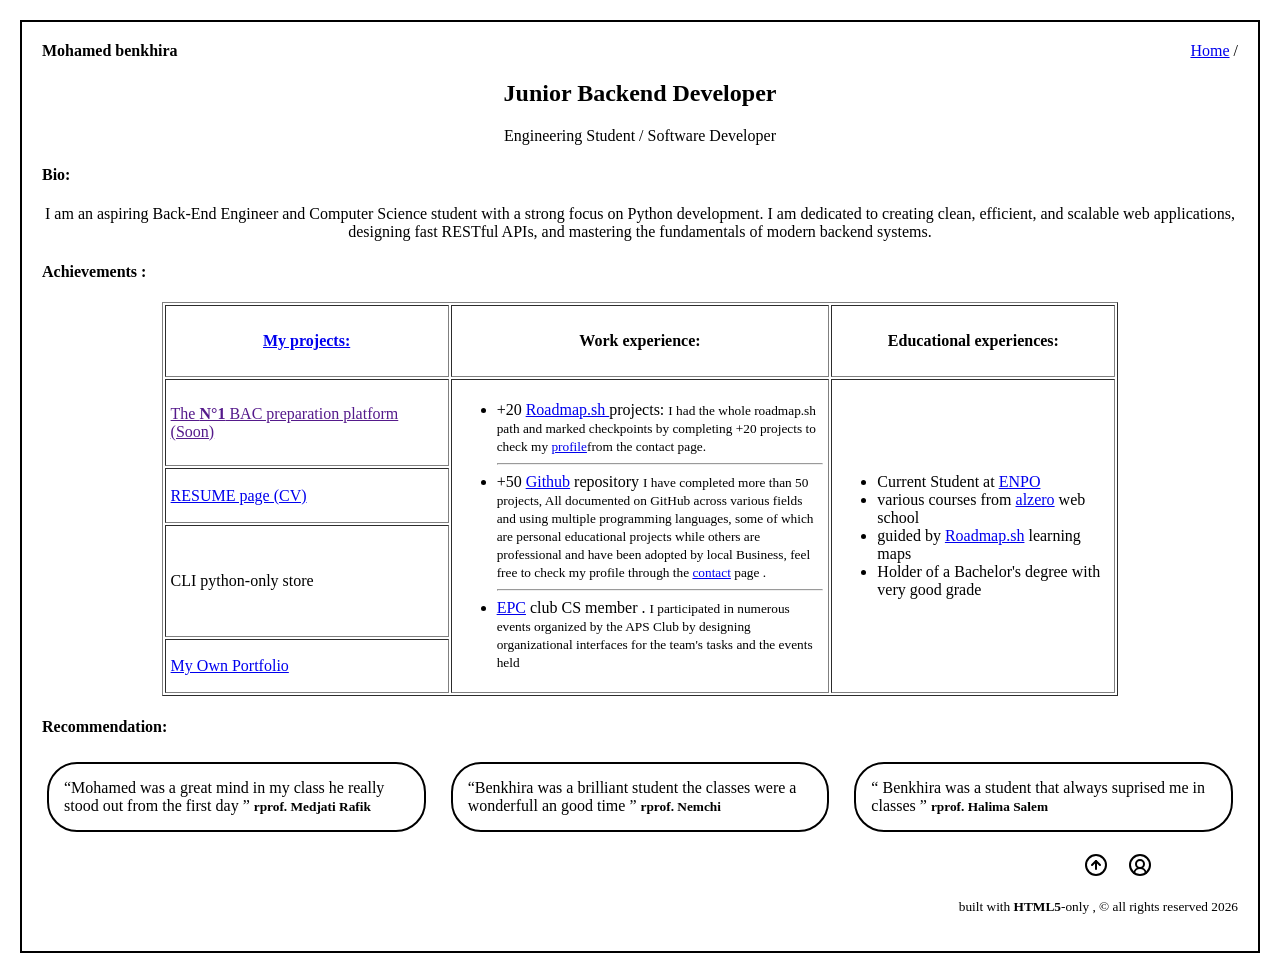
==== index.html @ 358e68ec "Initial commit: HTML5 portfolio completed" ====
<!DOCTYPE html>
<html lang="en">

<head>
    <style>
        body {
            border: 2px solid #000;
            padding: 20px;
            margin: 20px;
        }
    </style>
    <meta charset="UTF-8">
    <meta name="viewport" content="width=device-width, initial-scale=1.0">
    <meta name="description" content="Junior Back-End & Python Developer Portfolio">
    <meta property="og:title" content="BENKHIRA MOHAMED - Portfolio">
    <meta property="og:description" content="Python Back-End Engineer Portfolio">
    <meta property="og:image" content="res/portfolio.jpg">
    <link rel="icon" href="res/ico.svg" type="image/svg+xml">
    <title>MOHAMED-PORTFOLIO </title>
</head>

<body id="top">
    <header style="display: flex; justify-content: space-between; align-items: center;">
        <div><b>Mohamed benkhira</b></div>
        <nav> <a href="#">Home</a> / </nav>
    </header>
    <main>
        <section style="text-align: center;">
            <h1>Junior Backend Developer</h1>
            <p>Engineering Student / Software Developer</p>
        </section>
        <section>
            <h4>Bio:</h4>
            <p style="text-align: center;">I am an aspiring Back-End Engineer and Computer Science student with a strong
                focus on Python development. I am
                dedicated to creating clean, efficient, and scalable web applications, designing fast RESTful APIs, and
                mastering the
                fundamentals of modern backend systems.</p>
        </section>
        <section>
            <h4>Achievements :</h4>
            <table style="margin: auto;" width="80%" cellpadding="5px" border="1px">
                <tr>
                    <th width="30%">
                        <h4><a href="projects.html" title="click for more projects and explanations">My projects:</a>
                        </h4>
                    </th>
                    <th width="40%">
                        <h4>Work experience:</h4>
                    </th>
                    <th width="30%">
                        <h4>Educational experiences:</h4>
                    </th>
                </tr>
                <tr>
                    <td><a href=""> The <strong>N°1</strong> BAC preparation platform (Soon)</a></td>

                    <td rowspan="4">
                        <ul>
                            <li>
                                +20 <a target="_blank" href="https://roadmap.sh/backend">Roadmap.sh </a>projects:
                                <small> I had the whole roadmap.sh path and marked checkpoints by <wbr> completing +20 projects to
                                    <wbr> check my <a href="contact.html">profile</a>from the contact page.</small>
                                <!-- ReDo the link  -->
                            </li>
                            <hr>
                            <li>
                                +50 <a target="_blank" href="https://github.com/">Github</a> repository
                                <small>I have completed more than 50 projects,<wbr> All documented on GitHub <wbr> across various fields and using multiple programming languages,
                                    <wbr> some of which are personal educational projects<wbr> while others are professional and have been adopted by local Business, feel free to check my profile through the
                                    <a href="contact.html">contact</a> page .</small>
                            </li>
                            <hr>
                            <li>
                                <a target="_blank" href="https://www.instagram.com/engineering_pioneers_club/">EPC</a>
                                club CS member .
                                <small>I participated in numerous events organized by the APS Club by designing
                                    organizational interfaces for the team's tasks
                                    and the events held</small>
                            </li>
                        </ul>
                    </td>
                    <td rowspan="4">
                        <ul>
                            <li>Current Student at <a target="_blank" href="https://www.enp-oran.dz/en/">ENPO</a></li>
                            <li>various courses from <a target="_blank"
                                    href="https://www.youtube.com/@ElzeroWebSchool">alzero</a> web school</li>
                            <li>guided by <a target="_blank" href="https://roadmap.sh/">Roadmap.sh</a> learning maps
                            </li>
                            <li>Holder of a Bachelor's degree with very good grade</li>
                        </ul>
                    </td>
                </tr>
                <tr>
                    <td><a target="_blank" href="https://benm07amed48-netizen.github.io/CV-page/">RESUME page (CV)</a>
                    </td>
                </tr>
                <tr>
                    <td>
                        <p>CLI python-only store</p>
                    </td>
                </tr>
                <tr>
                    <td><a target="_blank" href="https://benm07amed48-netizen.github.io/Portfolio-page/"> My Own
                            Portfolio</a></td>
                </tr>
                <!-- THE FIRST PROJECT NEEDS TO BE EDITED LATER ON  -->
            </table>
        </section>
        <section>
            <h4>Recommendation:</h4>
            <div style="display: flex; gap: 15px; justify-content: center;">
                <div style="flex: 1; border: 2px solid #000; padding: 15px; margin: 5px; border-radius: 30px;">
                    <q>Mohamed was a great mind in my class he really stood out from the first day </q>
                    <small><b>rprof. Medjati Rafik</b></small>
                </div>
                <div style="flex: 1; border: 2px solid #000; padding: 15px; margin: 5px; border-radius: 30px;">
                    <q>Benkhira was a brilliant student the classes were a wonderfull an good time </q>
                    <small><b>rprof. Nemchi</b></small>
                </div>
                <div style="flex: 1; border: 2px solid #000; padding: 15px; margin: 5px; border-radius: 30px;">
                    <q> Benkhira was a student that always suprised me in classes </q>
                    <small><b>rprof. Halima Salem</b></small>
                </div>
            </div>
        </section>
    </main>
    <footer style="display: flex; justify-content:flex-end;">
        <div style="text-align: center;">
            <div>
                <ul style="list-style: none; display: flex ;gap: 20px; justify-content: center;">
                    <li><a href="#top"><img src="res/circle-arrow-up.svg"></a></li>
                    <li><a href="contact.html"><img src="res/circle-user-round.svg"></a></li>
                </ul>
            </div>
            <p><small> built with <b>HTML5</b>-only , &copy; all rights reserved 2026 </small></p>
        </div>
    </footer>
</body>

</html>
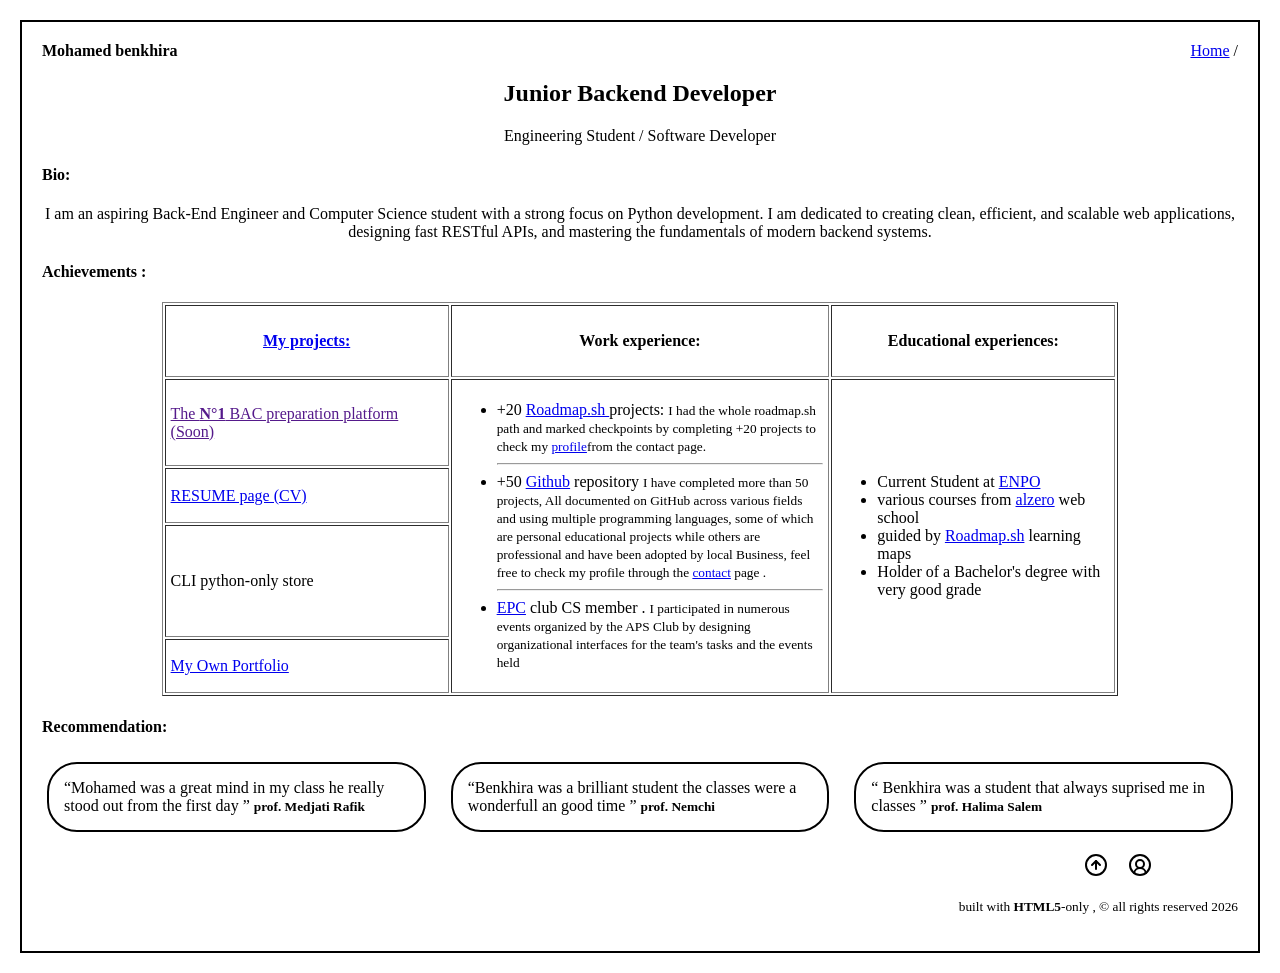
==== commit 50d6dbb9: "spelling mistake" ====
--- a/index.html
+++ b/index.html
@@ -112,15 +112,15 @@
             <div style="display: flex; gap: 15px; justify-content: center;">
                 <div style="flex: 1; border: 2px solid #000; padding: 15px; margin: 5px; border-radius: 30px;">
                     <q>Mohamed was a great mind in my class he really stood out from the first day </q>
-                    <small><b>rprof. Medjati Rafik</b></small>
+                    <small><b>prof. Medjati Rafik</b></small>
                 </div>
                 <div style="flex: 1; border: 2px solid #000; padding: 15px; margin: 5px; border-radius: 30px;">
                     <q>Benkhira was a brilliant student the classes were a wonderfull an good time </q>
-                    <small><b>rprof. Nemchi</b></small>
+                    <small><b>prof. Nemchi</b></small>
                 </div>
                 <div style="flex: 1; border: 2px solid #000; padding: 15px; margin: 5px; border-radius: 30px;">
                     <q> Benkhira was a student that always suprised me in classes </q>
-                    <small><b>rprof. Halima Salem</b></small>
+                    <small><b>prof. Halima Salem</b></small>
                 </div>
             </div>
         </section>
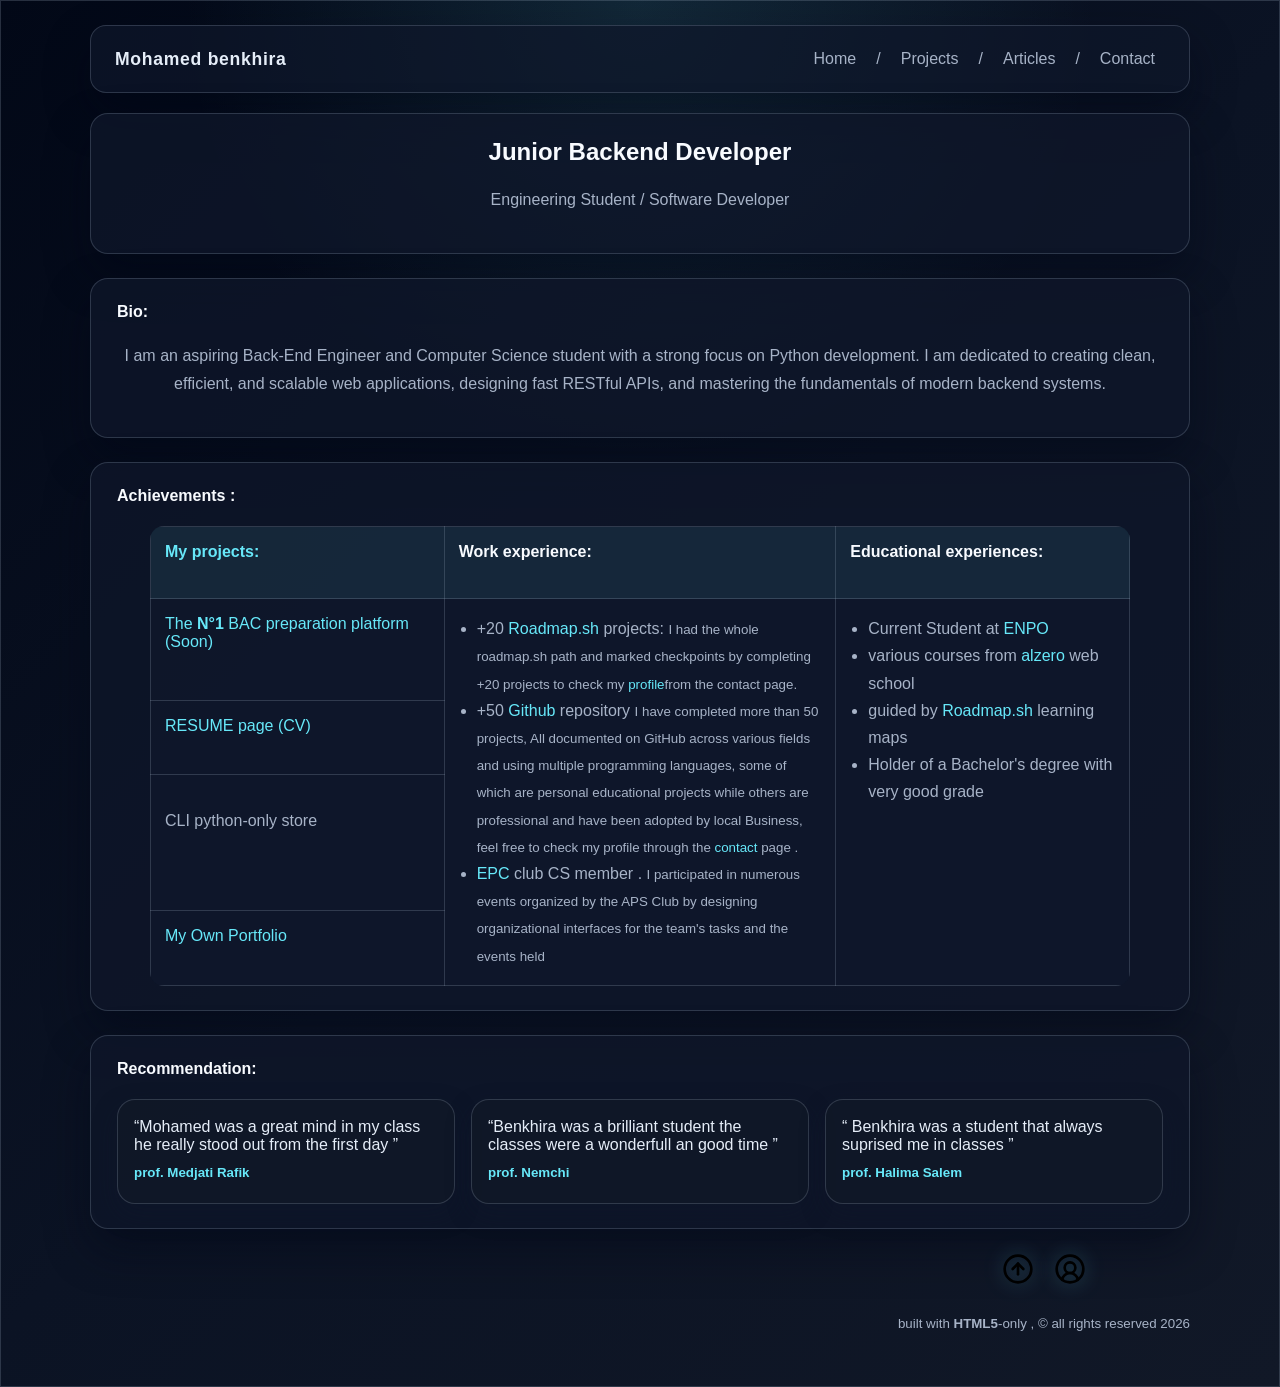
==== commit 08575b38: "CSS improvement" ====
--- a/index.html
+++ b/index.html
@@ -3,10 +3,209 @@
 
 <head>
     <style>
+        :root {
+            --bg: #07111d;
+            --bg-soft: #0d1729;
+            --panel: rgba(15, 23, 42, 0.9);
+            --panel-alt: rgba(17, 24, 39, 0.94);
+            --line: rgba(148, 163, 184, 0.25);
+            --text: #e5edf8;
+            --muted: #a7b3c7;
+            --accent: #67e8f9;
+            --accent-2: #8b5cf6;
+            --accent-3: #34d399;
+            --shadow: 0 20px 45px rgba(2, 6, 23, 0.45);
+        }
+
+        * {
+            box-sizing: border-box;
+        }
+
+        html {
+            scroll-behavior: smooth;
+        }
+
         body {
-            border: 2px solid #000;
-            padding: 20px;
-            margin: 20px;
+            margin: 0;
+            padding: 24px;
+            font-family: "Segoe UI", Tahoma, Geneva, Verdana, sans-serif;
+            background: radial-gradient(circle at top, rgba(103, 232, 249, 0.12), transparent 30%),
+                linear-gradient(135deg, #020817 0%, #0b1324 50%, #111827 100%);
+            color: var(--text);
+            border: 1px solid var(--line);
+            min-height: 100vh;
+        }
+
+        a {
+            color: var(--accent);
+            text-decoration: none;
+            transition: color 0.2s ease;
+        }
+
+        a:hover {
+            color: #dff9ff;
+        }
+
+        header,
+        main,
+        footer {
+            max-width: 1100px;
+            margin: 0 auto;
+        }
+
+        header {
+            display: flex;
+            justify-content: space-between;
+            align-items: center;
+            padding: 18px 24px;
+            margin-bottom: 20px;
+            border: 1px solid var(--line);
+            border-radius: 16px;
+            background: rgba(15, 23, 42, 0.72);
+            box-shadow: var(--shadow);
+        }
+
+        header div {
+            font-size: 1.1rem;
+            letter-spacing: 0.04em;
+            font-weight: 700;
+        }
+
+        nav {
+            display: flex;
+            align-items: center;
+            flex-wrap: wrap;
+            gap: 10px;
+            color: var(--muted);
+        }
+
+        nav a {
+            padding: 6px 10px;
+            border-radius: 999px;
+            color: var(--muted);
+        }
+
+        nav a:hover,
+        nav a:focus {
+            background: rgba(103, 232, 249, 0.08);
+            color: var(--text);
+        }
+
+        main {
+            display: grid;
+            gap: 24px;
+        }
+
+        section {
+            background: rgba(15, 23, 42, 0.78);
+            border: 1px solid var(--line);
+            border-radius: 18px;
+            padding: 24px 26px;
+            box-shadow: var(--shadow);
+            text-align: left;
+        }
+
+        h1,
+        h2,
+        h3,
+        h4 {
+            color: #f8fbff;
+            margin-top: 0;
+        }
+
+        p,
+        li,
+        small {
+            color: var(--muted);
+            line-height: 1.7;
+        }
+
+        .centered {
+            text-align: center;
+        }
+
+        .achievement-table {
+            width: 100%;
+            max-width: 980px;
+            border-collapse: collapse;
+            background: rgba(15, 23, 42, 0.7);
+            border-radius: 14px;
+            overflow: hidden;
+            margin: 0 auto;
+            table-layout: fixed;
+        }
+
+        .achievement-table th,
+        .achievement-table td {
+            border: 1px solid var(--line);
+            padding: 16px 14px;
+            vertical-align: top;
+            text-align: left;
+            background: rgba(15, 23, 42, 0.45);
+        }
+
+        .achievement-table th {
+            background: rgba(103, 232, 249, 0.08);
+            color: var(--text);
+        }
+
+        .achievement-table td ul {
+            margin: 0;
+            padding-left: 18px;
+        }
+
+        .recommendation-row {
+            display: flex;
+            gap: 16px;
+            justify-content: center;
+            flex-wrap: wrap;
+            text-align: left;
+        }
+
+        .recommendation-row>div {
+            flex: 1 1 220px;
+            border: 1px solid var(--line);
+            border-radius: 18px;
+            background: rgba(17, 24, 39, 0.8);
+            padding: 18px 16px;
+            box-shadow: 0 10px 25px rgba(15, 23, 42, 0.35);
+        }
+
+        .recommendation-row q {
+            display: block;
+            color: var(--text);
+            margin-bottom: 8px;
+        }
+
+        .recommendation-row small {
+            color: var(--accent);
+        }
+
+        ul {
+            padding-left: 22px;
+        }
+
+        footer {
+            padding: 24px 0 10px;
+        }
+
+        footer>div {
+            text-align: center;
+        }
+
+        footer ul {
+            list-style: none;
+            display: flex;
+            gap: 20px;
+            justify-content: center;
+            padding: 0;
+            margin: 0 0 12px;
+        }
+
+        footer img {
+            width: 32px;
+            height: 32px;
+            filter: drop-shadow(0 0 10px rgba(103, 232, 249, 0.3));
         }
     </style>
     <meta charset="UTF-8">
@@ -20,18 +219,23 @@
 </head>
 
 <body id="top">
-    <header style="display: flex; justify-content: space-between; align-items: center;">
+    <header>
         <div><b>Mohamed benkhira</b></div>
-        <nav> <a href="#">Home</a> / </nav>
+        <nav>
+            <a href="#top">Home</a> /
+            <a href="projects.html#top">Projects</a> /
+            <a href="articl.html#top">Articles</a> /
+            <a href="contact.html#top">Contact</a>
+        </nav>
     </header>
     <main>
-        <section style="text-align: center;">
+        <section class="centered">
             <h1>Junior Backend Developer</h1>
             <p>Engineering Student / Software Developer</p>
         </section>
         <section>
             <h4>Bio:</h4>
-            <p style="text-align: center;">I am an aspiring Back-End Engineer and Computer Science student with a strong
+            <p class="centered">I am an aspiring Back-End Engineer and Computer Science student with a strong
                 focus on Python development. I am
                 dedicated to creating clean, efficient, and scalable web applications, designing fast RESTful APIs, and
                 mastering the
@@ -39,7 +243,7 @@
         </section>
         <section>
             <h4>Achievements :</h4>
-            <table style="margin: auto;" width="80%" cellpadding="5px" border="1px">
+            <table class="achievement-table">
                 <tr>
                     <th width="30%">
                         <h4><a href="projects.html" title="click for more projects and explanations">My projects:</a>
@@ -63,14 +267,14 @@
                                     <wbr> check my <a href="contact.html">profile</a>from the contact page.</small>
                                 <!-- ReDo the link  -->
                             </li>
-                            <hr>
+
                             <li>
                                 +50 <a target="_blank" href="https://github.com/">Github</a> repository
                                 <small>I have completed more than 50 projects,<wbr> All documented on GitHub <wbr> across various fields and using multiple programming languages,
                                     <wbr> some of which are personal educational projects<wbr> while others are professional and have been adopted by local Business, feel free to check my profile through the
                                     <a href="contact.html">contact</a> page .</small>
                             </li>
-                            <hr>
+
                             <li>
                                 <a target="_blank" href="https://www.instagram.com/engineering_pioneers_club/">EPC</a>
                                 club CS member .
@@ -109,16 +313,16 @@
         </section>
         <section>
             <h4>Recommendation:</h4>
-            <div style="display: flex; gap: 15px; justify-content: center;">
-                <div style="flex: 1; border: 2px solid #000; padding: 15px; margin: 5px; border-radius: 30px;">
+            <div class="recommendation-row">
+                <div>
                     <q>Mohamed was a great mind in my class he really stood out from the first day </q>
                     <small><b>prof. Medjati Rafik</b></small>
                 </div>
-                <div style="flex: 1; border: 2px solid #000; padding: 15px; margin: 5px; border-radius: 30px;">
+                <div>
                     <q>Benkhira was a brilliant student the classes were a wonderfull an good time </q>
                     <small><b>prof. Nemchi</b></small>
                 </div>
-                <div style="flex: 1; border: 2px solid #000; padding: 15px; margin: 5px; border-radius: 30px;">
+                <div>
                     <q> Benkhira was a student that always suprised me in classes </q>
                     <small><b>prof. Halima Salem</b></small>
                 </div>
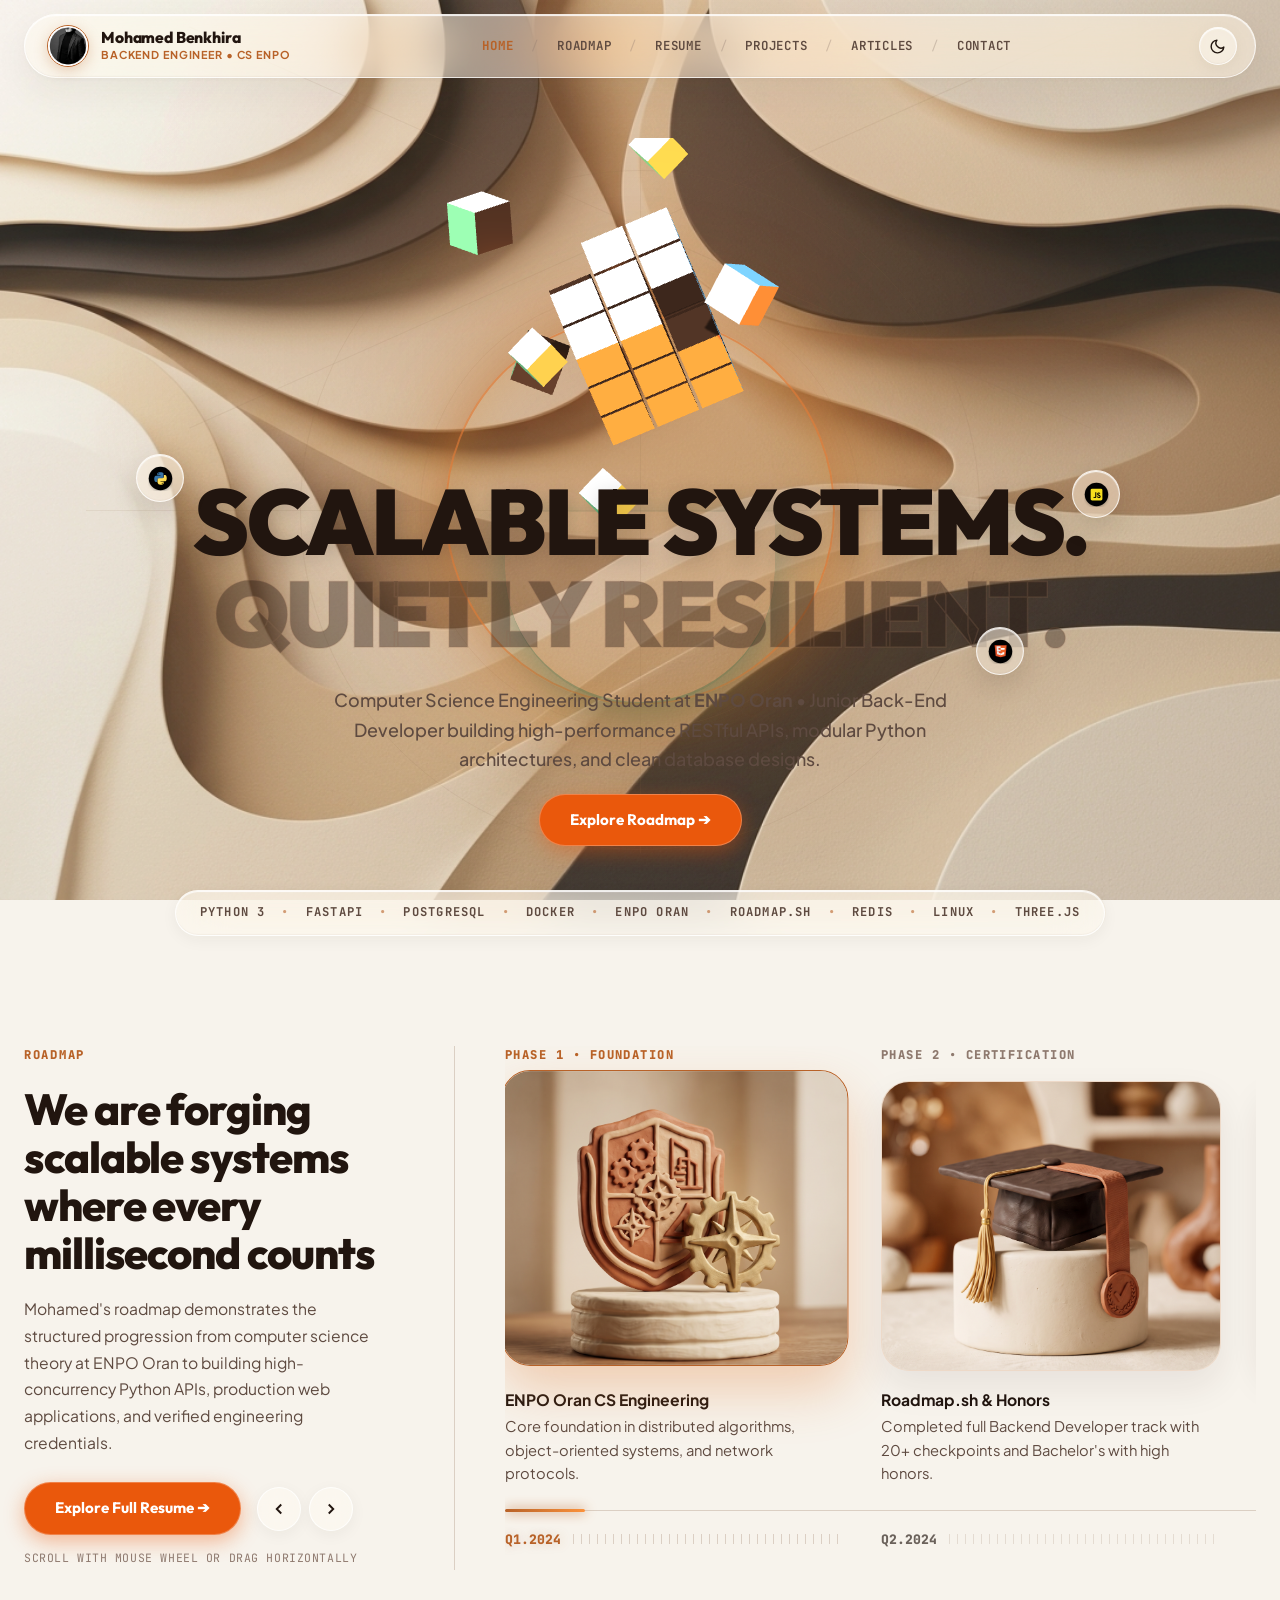
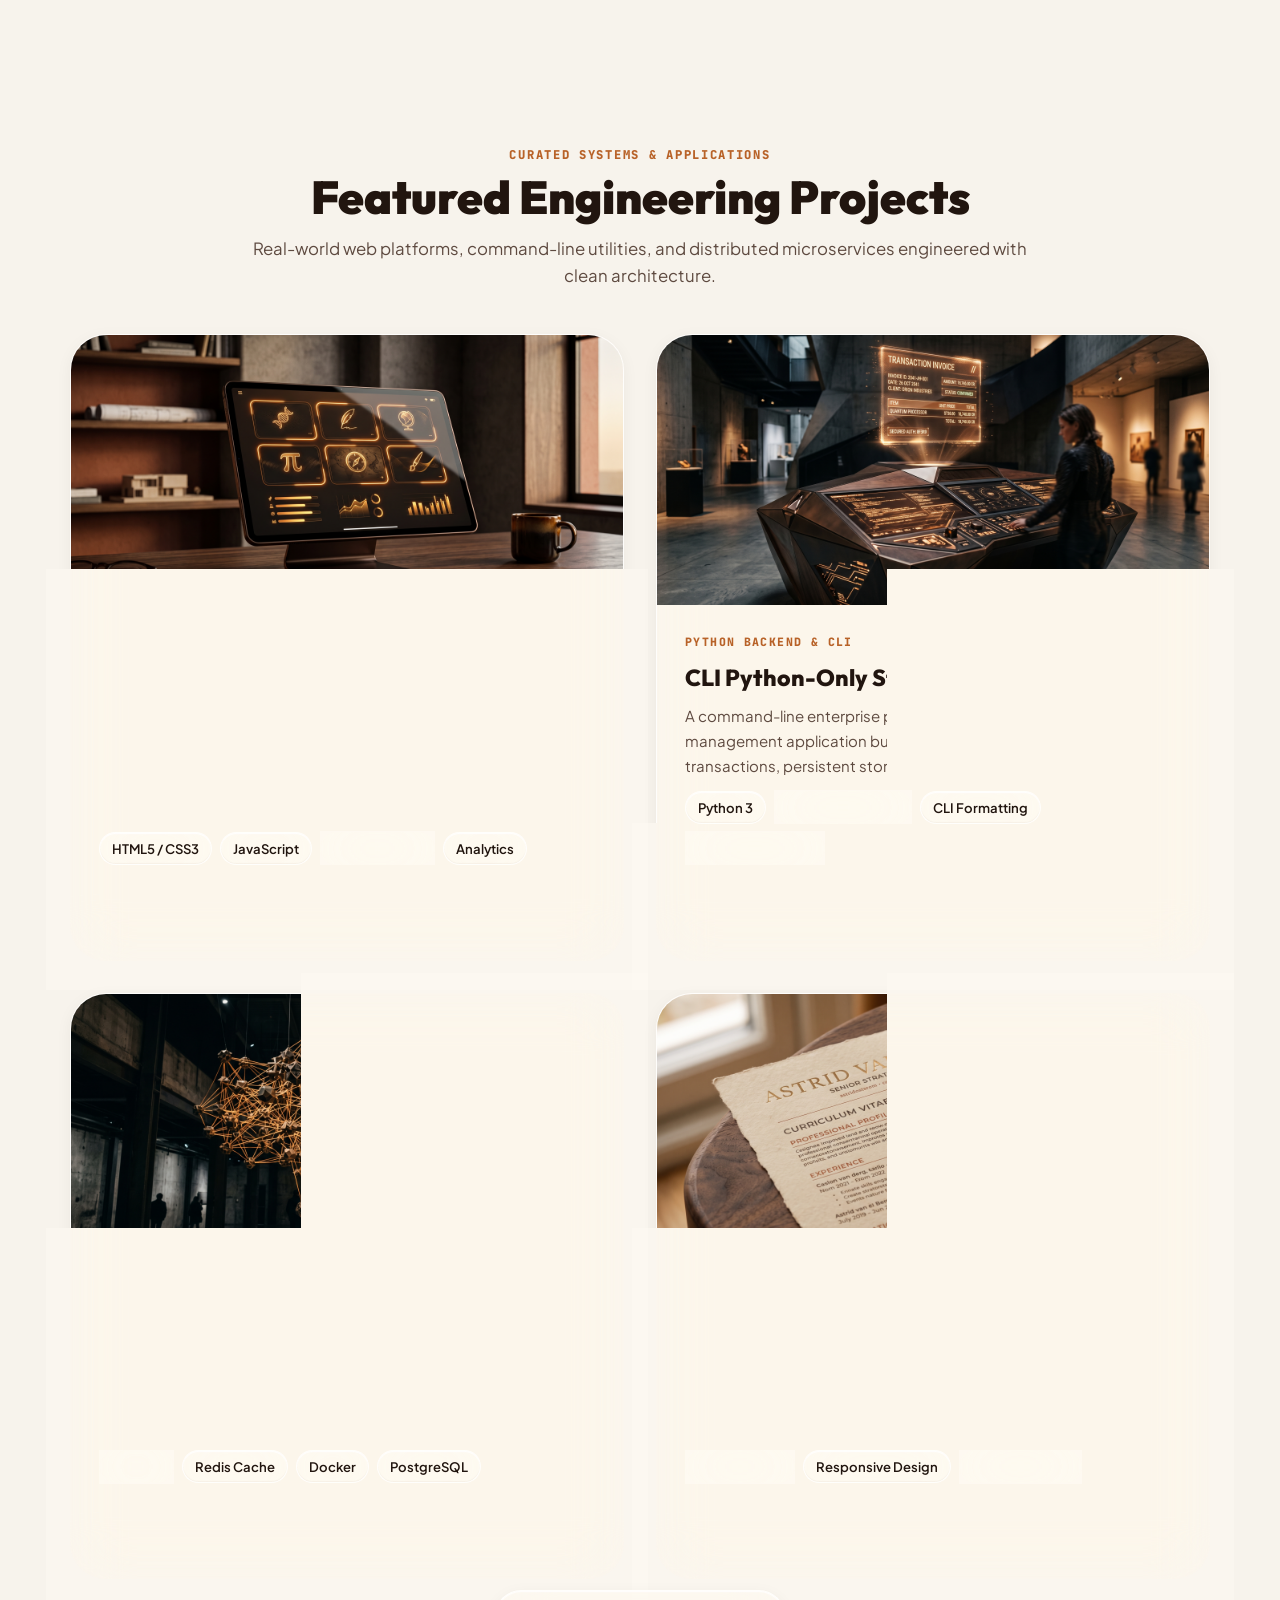
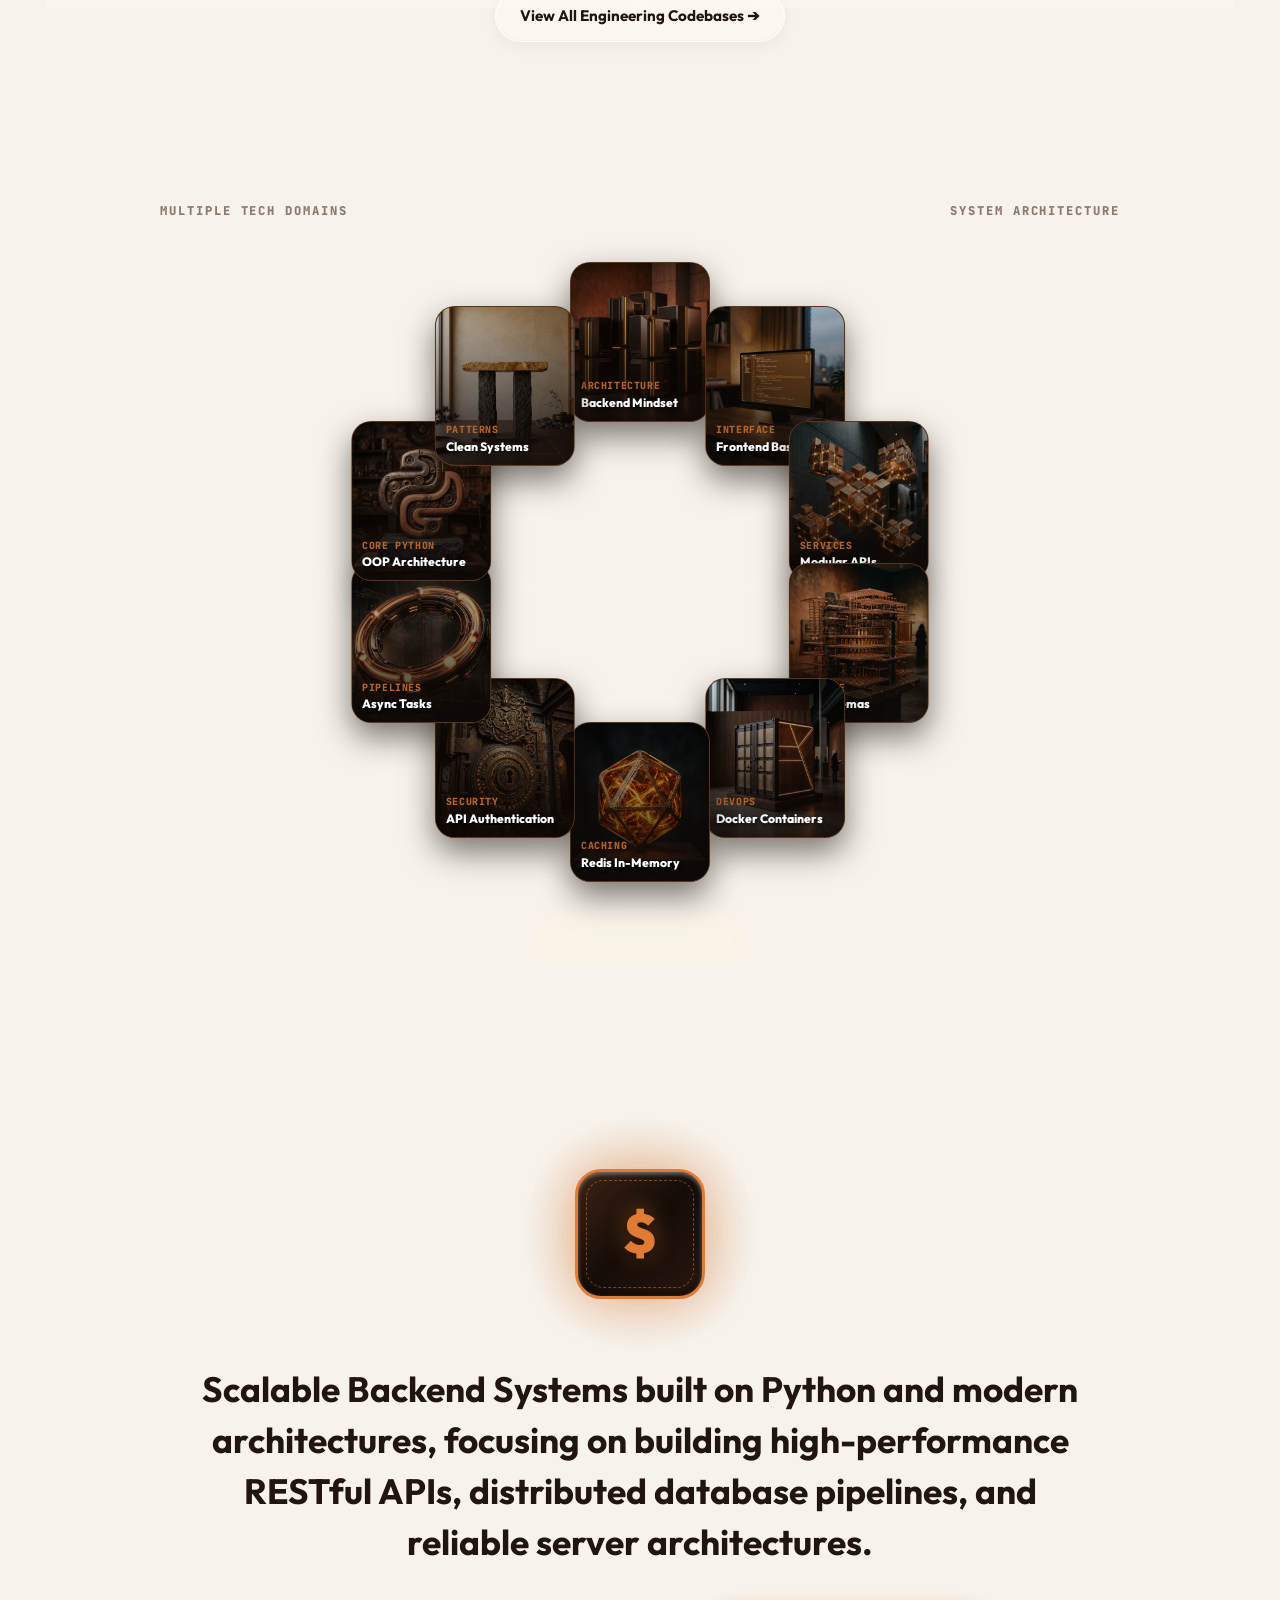
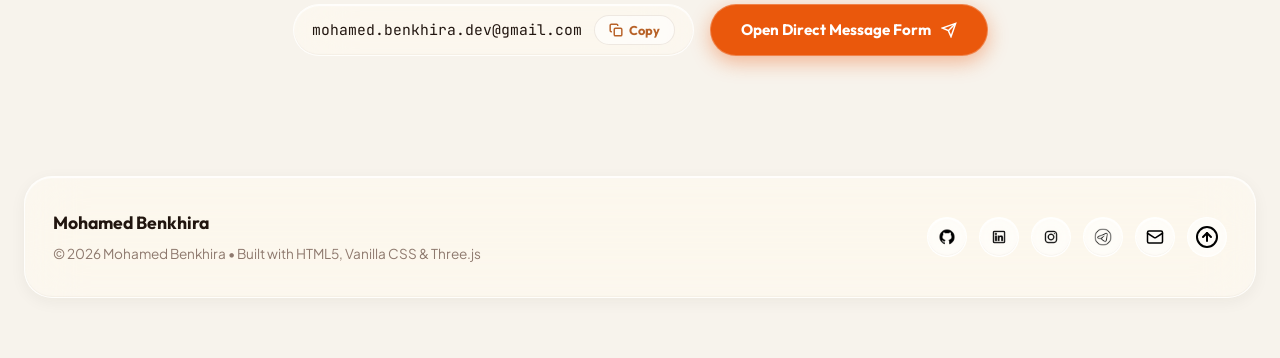
==== commit 1eca8c45: "espresso cake ui desgin and rubic cube" ====
--- a/index.html
+++ b/index.html
@@ -1,345 +1,718 @@
 <!DOCTYPE html>
-<html lang="en">
+<html lang="en" data-theme="light">
 
 <head>
-    <style>
-        :root {
-            --bg: #07111d;
-            --bg-soft: #0d1729;
-            --panel: rgba(15, 23, 42, 0.9);
-            --panel-alt: rgba(17, 24, 39, 0.94);
-            --line: rgba(148, 163, 184, 0.25);
-            --text: #e5edf8;
-            --muted: #a7b3c7;
-            --accent: #67e8f9;
-            --accent-2: #8b5cf6;
-            --accent-3: #34d399;
-            --shadow: 0 20px 45px rgba(2, 6, 23, 0.45);
-        }
-
-        * {
-            box-sizing: border-box;
-        }
-
-        html {
-            scroll-behavior: smooth;
-        }
-
-        body {
-            margin: 0;
-            padding: 24px;
-            font-family: "Segoe UI", Tahoma, Geneva, Verdana, sans-serif;
-            background: radial-gradient(circle at top, rgba(103, 232, 249, 0.12), transparent 30%),
-                linear-gradient(135deg, #020817 0%, #0b1324 50%, #111827 100%);
-            color: var(--text);
-            border: 1px solid var(--line);
-            min-height: 100vh;
-        }
-
-        a {
-            color: var(--accent);
-            text-decoration: none;
-            transition: color 0.2s ease;
-        }
-
-        a:hover {
-            color: #dff9ff;
-        }
-
-        header,
-        main,
-        footer {
-            max-width: 1100px;
-            margin: 0 auto;
-        }
-
-        header {
-            display: flex;
-            justify-content: space-between;
-            align-items: center;
-            padding: 18px 24px;
-            margin-bottom: 20px;
-            border: 1px solid var(--line);
-            border-radius: 16px;
-            background: rgba(15, 23, 42, 0.72);
-            box-shadow: var(--shadow);
-        }
-
-        header div {
-            font-size: 1.1rem;
-            letter-spacing: 0.04em;
-            font-weight: 700;
-        }
-
-        nav {
-            display: flex;
-            align-items: center;
-            flex-wrap: wrap;
-            gap: 10px;
-            color: var(--muted);
-        }
-
-        nav a {
-            padding: 6px 10px;
-            border-radius: 999px;
-            color: var(--muted);
-        }
-
-        nav a:hover,
-        nav a:focus {
-            background: rgba(103, 232, 249, 0.08);
-            color: var(--text);
-        }
-
-        main {
-            display: grid;
-            gap: 24px;
-        }
-
-        section {
-            background: rgba(15, 23, 42, 0.78);
-            border: 1px solid var(--line);
-            border-radius: 18px;
-            padding: 24px 26px;
-            box-shadow: var(--shadow);
-            text-align: left;
-        }
-
-        h1,
-        h2,
-        h3,
-        h4 {
-            color: #f8fbff;
-            margin-top: 0;
-        }
-
-        p,
-        li,
-        small {
-            color: var(--muted);
-            line-height: 1.7;
-        }
-
-        .centered {
-            text-align: center;
-        }
-
-        .achievement-table {
-            width: 100%;
-            max-width: 980px;
-            border-collapse: collapse;
-            background: rgba(15, 23, 42, 0.7);
-            border-radius: 14px;
-            overflow: hidden;
-            margin: 0 auto;
-            table-layout: fixed;
-        }
-
-        .achievement-table th,
-        .achievement-table td {
-            border: 1px solid var(--line);
-            padding: 16px 14px;
-            vertical-align: top;
-            text-align: left;
-            background: rgba(15, 23, 42, 0.45);
-        }
-
-        .achievement-table th {
-            background: rgba(103, 232, 249, 0.08);
-            color: var(--text);
-        }
-
-        .achievement-table td ul {
-            margin: 0;
-            padding-left: 18px;
-        }
-
-        .recommendation-row {
-            display: flex;
-            gap: 16px;
-            justify-content: center;
-            flex-wrap: wrap;
-            text-align: left;
-        }
-
-        .recommendation-row>div {
-            flex: 1 1 220px;
-            border: 1px solid var(--line);
-            border-radius: 18px;
-            background: rgba(17, 24, 39, 0.8);
-            padding: 18px 16px;
-            box-shadow: 0 10px 25px rgba(15, 23, 42, 0.35);
-        }
-
-        .recommendation-row q {
-            display: block;
-            color: var(--text);
-            margin-bottom: 8px;
-        }
-
-        .recommendation-row small {
-            color: var(--accent);
-        }
-
-        ul {
-            padding-left: 22px;
-        }
-
-        footer {
-            padding: 24px 0 10px;
-        }
-
-        footer>div {
-            text-align: center;
-        }
-
-        footer ul {
-            list-style: none;
-            display: flex;
-            gap: 20px;
-            justify-content: center;
-            padding: 0;
-            margin: 0 0 12px;
-        }
-
-        footer img {
-            width: 32px;
-            height: 32px;
-            filter: drop-shadow(0 0 10px rgba(103, 232, 249, 0.3));
-        }
-    </style>
-    <meta charset="UTF-8">
-    <meta name="viewport" content="width=device-width, initial-scale=1.0">
-    <meta name="description" content="Junior Back-End & Python Developer Portfolio">
-    <meta property="og:title" content="BENKHIRA MOHAMED - Portfolio">
-    <meta property="og:description" content="Python Back-End Engineer Portfolio">
-    <meta property="og:image" content="res/portfolio.jpg">
-    <link rel="icon" href="res/ico.svg" type="image/svg+xml">
-    <title>MOHAMED-PORTFOLIO </title>
+  <meta charset="UTF-8">
+  <meta name="viewport" content="width=device-width, initial-scale=1.0">
+  <title>Mohamed Benkhira | Scalable Backend Systems & CS Engineering</title>
+  <meta name="description" content="Portfolio of Mohamed Benkhira - Junior Backend Developer & CS Engineering Student at ENPO Oran. Specialized in Python, scalable web architectures, and RESTful APIs.">
+  <meta property="og:title" content="Mohamed Benkhira - Scalable Backend Systems">
+  <meta property="og:description" content="Junior Backend Developer & Software Engineering Portfolio">
+  <meta property="og:image" content="res/portfolio.jpg">
+  
+  <link rel="icon" href="res/ico.svg" type="image/svg+xml">
+  <link rel="stylesheet" href="style.css">
+  
+  <!-- Local Three.js 3D Engine -->
+  <script src="res/three.min.js"></script>
 </head>
 
 <body id="top">
-    <header>
-        <div><b>Mohamed benkhira</b></div>
-        <nav>
-            <a href="#top">Home</a> /
-            <a href="projects.html#top">Projects</a> /
-            <a href="articl.html#top">Articles</a> /
-            <a href="contact.html#top">Contact</a>
-        </nav>
+  <!-- Sculptural Background Canvas Layer -->
+  <div class="background-canvas" aria-hidden="true"></div>
+  <div class="ambient-glow" aria-hidden="true"></div>
+
+  <!-- Floating Center-Bottom Dock Bar -->
+  <aside class="floating-dock-bar" id="floating-center-dock" aria-label="Quick Navigation Dock">
+    <a href="#top" class="dock-logo-btn" title="Back to Top" aria-label="Back to Top">
+      <img src="res/portfolio.jpg" alt="Mohamed Benkhira" class="dock-avatar-img">
+    </a>
+
+    <div class="dock-divider"></div>
+
+    <ul class="dock-nav-list">
+      <li class="dock-item">
+        <a href="#top" class="dock-link-btn active" aria-label="Home">
+          <svg viewBox="0 0 24 24" fill="none" stroke-width="2" stroke-linecap="round" stroke-linejoin="round">
+            <path d="M3 9l9-7 9 7v11a2 2 0 0 1-2 2H5a2 2 0 0 1-2-2z"></path>
+            <polyline points="9 22 9 12 15 12 15 22"></polyline>
+          </svg>
+        </a>
+        <span class="dock-tooltip">Home</span>
+      </li>
+
+      <li class="dock-item">
+        <a href="#journey" class="dock-link-btn" aria-label="Roadmap">
+          <svg viewBox="0 0 24 24" fill="none" stroke-width="2" stroke-linecap="round" stroke-linejoin="round">
+            <path d="M20 21v-2a4 4 0 0 0-4-4H8a4 4 0 0 0-4 4v2"></path>
+            <circle cx="12" cy="7" r="4"></circle>
+          </svg>
+        </a>
+        <span class="dock-tooltip">Roadmap</span>
+      </li>
+
+      <li class="dock-item">
+        <a href="resume.html" class="dock-link-btn" aria-label="Resume">
+          <svg viewBox="0 0 24 24" fill="none" stroke-width="2" stroke-linecap="round" stroke-linejoin="round">
+            <path d="M14 2H6a2 2 0 0 0-2 2v16a2 2 0 0 0 2 2h12a2 2 0 0 0 2-2V8z"></path>
+            <polyline points="14 2 14 8 20 8"></polyline>
+            <line x1="16" y1="13" x2="8" y2="13"></line>
+            <line x1="16" y1="17" x2="8" y2="17"></line>
+          </svg>
+        </a>
+        <span class="dock-tooltip">Resume</span>
+      </li>
+
+      <li class="dock-item">
+        <a href="projects.html" class="dock-link-btn" aria-label="Projects">
+          <svg viewBox="0 0 24 24" fill="none" stroke-width="2" stroke-linecap="round" stroke-linejoin="round">
+            <rect x="2" y="7" width="20" height="14" rx="2" ry="2"></rect>
+            <path d="M16 21V5a2 2 0 0 0-2-2h-4a2 2 0 0 0-2 2v16"></path>
+          </svg>
+        </a>
+        <span class="dock-tooltip">Projects</span>
+      </li>
+
+      <li class="dock-item">
+        <a href="#articles" class="dock-link-btn" aria-label="Articles">
+          <svg viewBox="0 0 24 24" fill="none" stroke-width="2" stroke-linecap="round" stroke-linejoin="round">
+            <circle cx="12" cy="12" r="10"></circle>
+            <polygon points="12 8 8 12 12 16 16 12 12 8"></polygon>
+          </svg>
+        </a>
+        <span class="dock-tooltip">Articles</span>
+      </li>
+
+      <li class="dock-item">
+        <a href="#contact" class="dock-link-btn" aria-label="Contact">
+          <svg viewBox="0 0 24 24" fill="none" stroke-width="2" stroke-linecap="round" stroke-linejoin="round">
+            <path d="M4 4h16c1.1 0 2 .9 2 2v12c0 1.1-.9 2-2 2H4c-1.1 0-2-.9-2-2V6c0-1.1.9-2 2-2z"></path>
+            <polyline points="22,6 12,13 2,6"></polyline>
+          </svg>
+        </a>
+        <span class="dock-tooltip">Contact</span>
+      </li>
+    </ul>
+
+    <div class="dock-divider"></div>
+
+    <div class="dock-item">
+      <button type="button" class="dock-link-btn theme-toggle-trigger" aria-label="Toggle Theme">
+        <svg class="moon-icon" viewBox="0 0 24 24" fill="none" stroke-width="2" stroke-linecap="round" stroke-linejoin="round">
+          <path d="M21 12.79A9 9 0 1 1 11.21 3 7 7 0 0 0 21 12.79z"></path>
+        </svg>
+        <svg class="sun-icon" viewBox="0 0 24 24" fill="none" stroke-width="2" stroke-linecap="round" stroke-linejoin="round">
+          <circle cx="12" cy="12" r="5"></circle>
+          <line x1="12" y1="1" x2="12" y2="3"></line>
+          <line x1="12" y1="21" x2="12" y2="23"></line>
+          <line x1="4.22" y1="4.22" x2="5.64" y2="5.64"></line>
+          <line x1="18.36" y1="18.36" x2="19.78" y2="19.78"></line>
+          <line x1="1" y1="12" x2="3" y2="12"></line>
+          <line x1="21" y1="12" x2="23" y2="12"></line>
+          <line x1="4.22" y1="19.78" x2="5.64" y2="18.36"></line>
+          <line x1="18.36" y1="5.64" x2="19.78" y2="4.22"></line>
+        </svg>
+      </button>
+      <span class="dock-tooltip">Toggle Theme</span>
+    </div>
+  </aside>
+
+  <div class="app-container">
+    <!-- Top Editorial Liquid Glass Header -->
+    <header class="site-header editorial-header">
+      <a href="#about" class="logo-btn" id="logo-btn" title="About Mohamed Benkhira" aria-label="Go to About Me">
+        <div class="logo-circle">
+          <img src="res/portfolio.jpg" alt="Mohamed Benkhira" class="logo-avatar-img">
+        </div>
+        <div class="logo-text">
+          <span class="logo-name">Mohamed Benkhira</span>
+          <span class="logo-role">Backend Engineer &bull; CS ENPO</span>
+        </div>
+      </a>
+
+      <nav aria-label="Primary Navigation" class="editorial-nav">
+        <a href="#top" class="editorial-nav-item active">HOME</a>
+        <span class="slash-divider">/</span>
+        <a href="#journey" class="editorial-nav-item">ROADMAP</a>
+        <span class="slash-divider">/</span>
+        <a href="resume.html" class="editorial-nav-item">RESUME</a>
+        <span class="slash-divider">/</span>
+        <a href="projects.html" class="editorial-nav-item">PROJECTS</a>
+        <span class="slash-divider">/</span>
+        <a href="articl.html" class="editorial-nav-item">ARTICLES</a>
+        <span class="slash-divider">/</span>
+        <a href="contact.html" class="editorial-nav-item">CONTACT</a>
+      </nav>
+
+      <div class="header-actions">
+        <button type="button" class="theme-toggle-btn theme-toggle-trigger" id="theme-toggle-btn" aria-label="Toggle Theme (Light / Dark Mode)">
+          <svg class="moon-icon" viewBox="0 0 24 24" fill="none" stroke-width="2" stroke-linecap="round" stroke-linejoin="round">
+            <path d="M21 12.79A9 9 0 1 1 11.21 3 7 7 0 0 0 21 12.79z"></path>
+          </svg>
+          <svg class="sun-icon" viewBox="0 0 24 24" fill="none" stroke-width="2" stroke-linecap="round" stroke-linejoin="round">
+            <circle cx="12" cy="12" r="5"></circle>
+            <line x1="12" y1="1" x2="12" y2="3"></line>
+            <line x1="12" y1="21" x2="12" y2="23"></line>
+            <line x1="4.22" y1="4.22" x2="5.64" y2="5.64"></line>
+            <line x1="18.36" y1="18.36" x2="19.78" y2="19.78"></line>
+            <line x1="1" y1="12" x2="3" y2="12"></line>
+            <line x1="21" y1="12" x2="23" y2="12"></line>
+            <line x1="4.22" y1="19.78" x2="5.64" y2="18.36"></line>
+            <line x1="18.36" y1="5.64" x2="19.78" y2="4.22"></line>
+          </svg>
+        </button>
+      </div>
     </header>
+
+    <!-- Main Hero Section -->
     <main>
-        <section class="centered">
-            <h1>Junior Backend Developer</h1>
-            <p>Engineering Student / Software Developer</p>
-        </section>
-        <section>
-            <h4>Bio:</h4>
-            <p class="centered">I am an aspiring Back-End Engineer and Computer Science student with a strong
-                focus on Python development. I am
-                dedicated to creating clean, efficient, and scalable web applications, designing fast RESTful APIs, and
-                mastering the
-                fundamentals of modern backend systems.</p>
-        </section>
-        <section>
-            <h4>Achievements :</h4>
-            <table class="achievement-table">
-                <tr>
-                    <th width="30%">
-                        <h4><a href="projects.html" title="click for more projects and explanations">My projects:</a>
-                        </h4>
-                    </th>
-                    <th width="40%">
-                        <h4>Work experience:</h4>
-                    </th>
-                    <th width="30%">
-                        <h4>Educational experiences:</h4>
-                    </th>
-                </tr>
-                <tr>
-                    <td><a href=""> The <strong>N°1</strong> BAC preparation platform (Soon)</a></td>
-
-                    <td rowspan="4">
-                        <ul>
-                            <li>
-                                +20 <a target="_blank" href="https://roadmap.sh/backend">Roadmap.sh </a>projects:
-                                <small> I had the whole roadmap.sh path and marked checkpoints by <wbr> completing +20 projects to
-                                    <wbr> check my <a href="contact.html">profile</a>from the contact page.</small>
-                                <!-- ReDo the link  -->
-                            </li>
-
-                            <li>
-                                +50 <a target="_blank" href="https://github.com/">Github</a> repository
-                                <small>I have completed more than 50 projects,<wbr> All documented on GitHub <wbr> across various fields and using multiple programming languages,
-                                    <wbr> some of which are personal educational projects<wbr> while others are professional and have been adopted by local Business, feel free to check my profile through the
-                                    <a href="contact.html">contact</a> page .</small>
-                            </li>
-
-                            <li>
-                                <a target="_blank" href="https://www.instagram.com/engineering_pioneers_club/">EPC</a>
-                                club CS member .
-                                <small>I participated in numerous events organized by the APS Club by designing
-                                    organizational interfaces for the team's tasks
-                                    and the events held</small>
-                            </li>
-                        </ul>
-                    </td>
-                    <td rowspan="4">
-                        <ul>
-                            <li>Current Student at <a target="_blank" href="https://www.enp-oran.dz/en/">ENPO</a></li>
-                            <li>various courses from <a target="_blank"
-                                    href="https://www.youtube.com/@ElzeroWebSchool">alzero</a> web school</li>
-                            <li>guided by <a target="_blank" href="https://roadmap.sh/">Roadmap.sh</a> learning maps
-                            </li>
-                            <li>Holder of a Bachelor's degree with very good grade</li>
-                        </ul>
-                    </td>
-                </tr>
-                <tr>
-                    <td><a target="_blank" href="https://benm07amed48-netizen.github.io/CV-page/">RESUME page (CV)</a>
-                    </td>
-                </tr>
-                <tr>
-                    <td>
-                        <p>CLI python-only store</p>
-                    </td>
-                </tr>
-                <tr>
-                    <td><a target="_blank" href="https://benm07amed48-netizen.github.io/Portfolio-page/"> My Own
-                            Portfolio</a></td>
-                </tr>
-                <!-- THE FIRST PROJECT NEEDS TO BE EDITED LATER ON  -->
-            </table>
-        </section>
-        <section>
-            <h4>Recommendation:</h4>
-            <div class="recommendation-row">
-                <div>
-                    <q>Mohamed was a great mind in my class he really stood out from the first day </q>
-                    <small><b>prof. Medjati Rafik</b></small>
-                </div>
-                <div>
-                    <q>Benkhira was a brilliant student the classes were a wonderfull an good time </q>
-                    <small><b>prof. Nemchi</b></small>
-                </div>
-                <div>
-                    <q> Benkhira was a student that always suprised me in classes </q>
-                    <small><b>prof. Halima Salem</b></small>
-                </div>
-            </div>
-        </section>
+      <section class="hero-section editorial-hero" id="hero">
+        <div class="hero-reticle-grid" aria-hidden="true">
+          <div class="reticle-line diagonal-1"></div>
+          <div class="reticle-line diagonal-2"></div>
+          <div class="reticle-line horizontal"></div>
+          <div class="reticle-line vertical"></div>
+          <div class="reticle-orbit orbit-outer"></div>
+          <div class="reticle-orbit orbit-inner"></div>
+        </div>
+
+        <div class="hero-halo-ring" aria-hidden="true">
+          <div class="halo-core-glow"></div>
+        </div>
+
+        <!-- Center Stage: 3D Rubik's Cube -->
+        <div class="hero-center-visual">
+          <div class="cube-visual-container">
+            <div class="cube-canvas-wrapper" id="cube-canvas-container">
+              <canvas id="cube-canvas"></canvas>
+            </div>
+          </div>
+        </div>
+
+        <!-- Giant Architectural Typography with Scrambled Badges -->
+        <div class="hero-title-container editorial-title-container">
+          <div class="floating-tech-icon icon-python" title="Python 3">
+            <img src="res/badge-python.svg" alt="Python">
+          </div>
+          <div class="floating-tech-icon icon-js" title="JavaScript">
+            <img src="res/badge-js.svg" alt="JavaScript">
+          </div>
+          <div class="floating-tech-icon icon-html" title="HTML5">
+            <img src="res/badge-html.svg" alt="HTML5">
+          </div>
+
+          <h1 class="hero-giant-title">
+            <span class="title-line-1">SCALABLE SYSTEMS.</span>
+            <span class="title-line-2">QUIETLY RESILIENT.</span>
+          </h1>
+        </div>
+
+        <!-- Narrative Block -->
+        <div class="hero-narrative-block">
+          <p class="hero-editorial-desc">
+            Computer Science Engineering Student at <strong>ENPO Oran</strong> &bull; Junior Back-End Developer building high-performance RESTful APIs, modular Python architectures, and clean database designs.
+          </p>
+
+          <div class="hero-cta-group editorial-cta-group">
+            <a href="#journey" class="btn-primary">
+              <span>Explore Roadmap ➔</span>
+            </a>
+          </div>
+        </div>
+
+        <!-- Bottom Tech & Trust Ribbon Marquee -->
+        <div class="hero-tech-strip" aria-label="Core Technologies & Affiliations">
+          <div class="tech-strip-item"><span>PYTHON 3</span></div>
+          <div class="tech-strip-dot">&bull;</div>
+          <div class="tech-strip-item"><span>FASTAPI</span></div>
+          <div class="tech-strip-dot">&bull;</div>
+          <div class="tech-strip-item"><span>POSTGRESQL</span></div>
+          <div class="tech-strip-dot">&bull;</div>
+          <div class="tech-strip-item"><span>DOCKER</span></div>
+          <div class="tech-strip-dot">&bull;</div>
+          <div class="tech-strip-item"><span>ENPO ORAN</span></div>
+          <div class="tech-strip-dot">&bull;</div>
+          <div class="tech-strip-item"><span>ROADMAP.SH</span></div>
+          <div class="tech-strip-dot">&bull;</div>
+          <div class="tech-strip-item"><span>REDIS</span></div>
+          <div class="tech-strip-dot">&bull;</div>
+          <div class="tech-strip-item"><span>LINUX</span></div>
+          <div class="tech-strip-dot">&bull;</div>
+          <div class="tech-strip-item"><span>THREE.JS</span></div>
+        </div>
+      </section>
+
+      <!-- ====================================================================
+           3. Merged Continuous Horizontal Roadmap Scroller (Exact Match to Images 3, 4, 5)
+           ==================================================================== -->
+      <section class="horizontal-journey-section" id="journey">
+        <div class="journey-wrapper">
+          <!-- Left Column (Sticky narrative matching EchoFi) -->
+          <div class="journey-left-block">
+            <div class="journey-badge-tag">ROADMAP</div>
+            <h2 class="journey-giant-heading">We are forging scalable systems where every millisecond counts</h2>
+            <p class="journey-desc-text">
+              Mohamed's roadmap demonstrates the structured progression from computer science theory at ENPO Oran to building high-concurrency Python APIs, production web applications, and verified engineering credentials.
+            </p>
+
+            <div class="journey-controls-row">
+              <a href="resume.html" class="btn-primary">
+                <span>Explore Full Resume ➔</span>
+              </a>
+              <div class="journey-arrow-nav">
+                <button type="button" class="journey-nav-btn" id="journey-prev-btn" aria-label="Previous Phase" title="Previous Phase">
+                  <svg width="18" height="18" viewBox="0 0 24 24" fill="none" stroke="currentColor" stroke-width="2.5"><polyline points="15 18 9 12 15 6"></polyline></svg>
+                </button>
+                <button type="button" class="journey-nav-btn" id="journey-next-btn" aria-label="Next Phase" title="Next Phase">
+                  <svg width="18" height="18" viewBox="0 0 24 24" fill="none" stroke="currentColor" stroke-width="2.5"><polyline points="9 18 15 12 9 6"></polyline></svg>
+                </button>
+              </div>
+            </div>
+            <span class="journey-scroll-hint">Scroll with mouse wheel or drag horizontally</span>
+          </div>
+
+          <!-- Vertical Split Line -->
+          <div class="journey-vertical-divider"></div>
+
+          <!-- Right Horizontal Conveyor (Phases 1 to 5) -->
+          <div class="journey-track-viewport" id="journey-track-viewport">
+            <div class="journey-cards-track" id="journey-cards-track">
+              <!-- Phase 1 -->
+              <div class="journey-phase-card is-active-phase" data-phase-index="0">
+                <div class="phase-header-tag">PHASE 1 &bull; FOUNDATION</div>
+                <div class="phase-visual-card">
+                  <img src="res/phase1-shield.jpg" onerror="this.onerror=null; this.src='res/phase1-shield.svg';" alt="Phase 1: Academic Foundation">
+                </div>
+                <div class="phase-caption-text">
+                  <strong>ENPO Oran CS Engineering</strong>
+                  Core foundation in distributed algorithms, object-oriented systems, and network protocols.
+                </div>
+              </div>
+
+              <!-- Phase 2 -->
+              <div class="journey-phase-card" data-phase-index="1">
+                <div class="phase-header-tag">PHASE 2 &bull; CERTIFICATION</div>
+                <div class="phase-visual-card">
+                  <img src="res/phase2-cert.jpg" onerror="this.onerror=null; this.src='res/phase2-cert.svg';" alt="Phase 2: Verified Track Certifications">
+                </div>
+                <div class="phase-caption-text">
+                  <strong>Roadmap.sh & Honors</strong>
+                  Completed full Backend Developer track with 20+ checkpoints and Bachelor's with high honors.
+                </div>
+              </div>
+
+              <!-- Phase 3 -->
+              <div class="journey-phase-card" data-phase-index="2">
+                <div class="phase-header-tag">PHASE 3 &bull; CODEBASES</div>
+                <div class="phase-visual-card">
+                  <img src="res/phase3-milestones.jpg" onerror="this.onerror=null; this.src='res/phase3-milestones.svg';" alt="Phase 3: Milestones & Repositories">
+                </div>
+                <div class="phase-caption-text">
+                  <strong>+20 Checkpoints & +50 Repos</strong>
+                  Extensive open-source codebases, Docker containerization, and EPC CS department leadership.
+                </div>
+              </div>
+
+              <!-- Phase 4 -->
+              <div class="journey-phase-card" data-phase-index="3">
+                <div class="phase-header-tag">PHASE 4 &bull; PRODUCTION</div>
+                <div class="phase-visual-card">
+                  <img src="res/phase4-platform.jpg" onerror="this.onerror=null; this.src='res/phase4-platform.svg';" alt="Phase 4: Production Builds">
+                </div>
+                <div class="phase-caption-text">
+                  <strong>BAC Platform & Store Engine</strong>
+                  Live educational prep platform with analytics & Python CLI inventory transaction engine.
+                </div>
+              </div>
+
+              <!-- Phase 5 -->
+              <div class="journey-phase-card" data-phase-index="4">
+                <div class="phase-header-tag">PHASE 5 &bull; DISTINCTION</div>
+                <div class="phase-visual-card">
+                  <img src="res/phase5-endorsements.jpg" onerror="this.onerror=null; this.src='res/phase5-endorsements.svg';" alt="Phase 5: Endorsements">
+                </div>
+                <div class="phase-caption-text">
+                  <strong>Academic Recommendations</strong>
+                  Distinguished endorsements from Prof. Medjati Rafik, Prof. Nemchi, and Prof. Halima Salem.
+                </div>
+              </div>
+            </div>
+
+            <!-- Bottom Continuous Timeline Ruler Axis -->
+            <div class="journey-timeline-ruler-wrap">
+              <div class="ruler-progress-line" id="ruler-progress-line"></div>
+              <div class="journey-timeline-ruler" id="journey-timeline-ruler">
+                <div class="ruler-milestone is-active" data-phase="0">
+                  <span class="ruler-date">Q1.2024</span>
+                  <div class="ruler-ticks-bar"></div>
+                </div>
+                <div class="ruler-milestone" data-phase="1">
+                  <span class="ruler-date">Q2.2024</span>
+                  <div class="ruler-ticks-bar"></div>
+                </div>
+                <div class="ruler-milestone" data-phase="2">
+                  <span class="ruler-date">Q3.2025</span>
+                  <div class="ruler-ticks-bar"></div>
+                </div>
+                <div class="ruler-milestone" data-phase="3">
+                  <span class="ruler-date">Q4.2025</span>
+                  <div class="ruler-ticks-bar"></div>
+                </div>
+                <div class="ruler-milestone" data-phase="4">
+                  <span class="ruler-date">Q1.2026</span>
+                  <div class="ruler-ticks-bar"></div>
+                </div>
+              </div>
+            </div>
+          </div>
+        </div>
+      </section>
+
+      <!-- ====================================================================
+           4. Featured Engineering Projects Section
+           ==================================================================== -->
+      <section class="featured-projects-section" id="projects" style="padding: 90px 0 60px;">
+        <div class="contact-hero-header" style="margin-bottom: 44px;">
+          <span class="section-tag">Curated Systems & Applications</span>
+          <h2 class="section-title" style="font-size: clamp(2.2rem, 3.6vw, 3.2rem);">Featured Engineering Projects</h2>
+          <p class="section-subtitle">Real-world web platforms, command-line utilities, and distributed microservices engineered with clean architecture.</p>
+        </div>
+
+        <!-- Projects Grid -->
+        <div class="projects-grid">
+          <!-- Project 1: BAC Platform -->
+          <div class="project-card">
+            <div class="project-image-wrap">
+              <img src="res/project-bac.jpg" onerror="this.onerror=null; this.src='res/project-bac-3d.svg';" alt="BAC Platform 3D Showcase" loading="lazy">
+            </div>
+            <div class="project-info">
+              <span class="project-badge">Full-Stack Educational Platform</span>
+              <h3 class="project-title">The N°1 BAC Preparation Platform</h3>
+              <p class="project-desc">
+                An all-in-one educational web platform built for Algerian high school students, featuring automated progress tracking analytics, subject modules, and state persistence.
+              </p>
+              <div class="skills-pill-group">
+                <span class="skill-pill">HTML5 / CSS3</span>
+                <span class="skill-pill">JavaScript</span>
+                <span class="skill-pill">Local Storage</span>
+                <span class="skill-pill">Analytics</span>
+              </div>
+              <div class="project-footer">
+                <a href="https://benm07amed48-netizen.github.io/bac-site/" target="_blank" class="btn-primary" style="padding: 9px 20px; font-size: 0.84rem;">
+                  <span>Visit Platform ↗</span>
+                </a>
+              </div>
+            </div>
+          </div>
+
+          <!-- Project 2: CLI Store -->
+          <div class="project-card">
+            <div class="project-image-wrap">
+              <img src="res/project-store.jpg" onerror="this.onerror=null; this.src='res/project-store-3d.svg';" alt="CLI Python-Only Store Engine 3D" loading="lazy">
+            </div>
+            <div class="project-info">
+              <span class="project-badge">Python Backend &amp; CLI</span>
+              <h3 class="project-title">CLI Python-Only Store Engine</h3>
+              <p class="project-desc">
+                A command-line enterprise point-of-sale and inventory management application built purely in Python, handling transactions, persistent storage, and tabular invoicing.
+              </p>
+              <div class="skills-pill-group">
+                <span class="skill-pill">Python 3</span>
+                <span class="skill-pill">File I/O &amp; Storage</span>
+                <span class="skill-pill">CLI Formatting</span>
+                <span class="skill-pill">OOP Architecture</span>
+              </div>
+              <div class="project-footer">
+                <a href="https://github.com/benm07amed48-netizen/Store-with-python-only" target="_blank" class="btn-primary" style="padding: 9px 20px; font-size: 0.84rem;">
+                  <span>View on GitHub ↗</span>
+                </a>
+              </div>
+            </div>
+          </div>
+
+          <!-- Project 3: Distributed API Gateway -->
+          <div class="project-card">
+            <div class="project-image-wrap">
+              <img src="res/project-gateway.jpg" onerror="this.onerror=null; this.src='res/project-gateway-3d.svg';" alt="Distributed API Gateway 3D" loading="lazy">
+            </div>
+            <div class="project-info">
+              <span class="project-badge">High-Concurrency Gateway</span>
+              <h3 class="project-title">Distributed High-Concurrency API Gateway</h3>
+              <p class="project-desc">
+                A high-performance reverse-proxy and API gateway architecture featuring token rate limiting, Redis in-memory cache, and sub-15ms response latency under heavy load.
+              </p>
+              <div class="skills-pill-group">
+                <span class="skill-pill">FastAPI</span>
+                <span class="skill-pill">Redis Cache</span>
+                <span class="skill-pill">Docker</span>
+                <span class="skill-pill">PostgreSQL</span>
+              </div>
+              <div class="project-footer">
+                <a href="projects.html" class="btn-primary" style="padding: 9px 20px; font-size: 0.84rem;">
+                  <span>Explore Architecture ↗</span>
+                </a>
+              </div>
+            </div>
+          </div>
+
+          <!-- Project 4: Interactive CV -->
+          <div class="project-card">
+            <div class="project-image-wrap">
+              <img src="res/project-cv.jpg" onerror="this.onerror=null; this.src='res/project-cv-3d.svg';" alt="Interactive Resume &amp; CV Page 3D" loading="lazy">
+            </div>
+            <div class="project-info">
+              <span class="project-badge">Interactive Experience Page</span>
+              <h3 class="project-title">Interactive Resume &amp; CV Page</h3>
+              <p class="project-desc">
+                A comprehensive web CV detailing academic history at ENPO Oran, technical proficiencies, course certifications, and contact pipelines.
+              </p>
+              <div class="skills-pill-group">
+                <span class="skill-pill">Web Resume</span>
+                <span class="skill-pill">Responsive Design</span>
+                <span class="skill-pill">Semantic HTML</span>
+              </div>
+              <div class="project-footer">
+                <a href="https://benm07amed48-netizen.github.io/CV-page/" target="_blank" class="btn-primary" style="padding: 9px 20px; font-size: 0.84rem;">
+                  <span>Visit CV Live ↗</span>
+                </a>
+              </div>
+            </div>
+          </div>
+        </div>
+
+        <div style="text-align: center; margin-top: 10px;">
+          <a href="projects.html" class="btn-secondary">
+            <span>View All Engineering Codebases ➔</span>
+          </a>
+        </div>
+      </section>
+
+      <!-- ====================================================================
+           4. Spinning Revolving Article Dial (Exact Match to Dark Image 2)
+           ==================================================================== -->
+      <section class="article-dial-section" id="articles">
+        <div class="dial-section-header">
+          <div class="dial-side-caption left">MULTIPLE TECH DOMAINS</div>
+          <div class="dial-side-caption right">SYSTEM ARCHITECTURE</div>
+        </div>
+
+        <div class="article-dial-stage-wrapper">
+          <div class="dial-wheel-orbit" id="article-dial-wheel">
+            <!-- 10 circular cards with photographic covers & counter-rotation -->
+            <div class="dial-card-node" style="--i: 0;" data-article-id="1">
+              <div class="dial-card-inner">
+                <img src="res/art-backend.jpg" alt="Backend Mindset" class="dial-card-photo">
+                <div class="dial-card-scrim"></div>
+                <div class="dial-node-meta">
+                  <span class="dial-node-tag">ARCHITECTURE</span>
+                  <span class="dial-node-title">Backend Mindset</span>
+                </div>
+              </div>
+            </div>
+
+            <div class="dial-card-node" style="--i: 1;" data-article-id="2">
+              <div class="dial-card-inner">
+                <img src="res/art-frontend.jpg" alt="Frontend Basics" class="dial-card-photo">
+                <div class="dial-card-scrim"></div>
+                <div class="dial-node-meta">
+                  <span class="dial-node-tag">INTERFACE</span>
+                  <span class="dial-node-title">Frontend Basics</span>
+                </div>
+              </div>
+            </div>
+
+            <div class="dial-card-node" style="--i: 2;" data-article-id="3">
+              <div class="dial-card-inner">
+                <img src="res/art-apis.jpg" alt="Modular APIs" class="dial-card-photo">
+                <div class="dial-card-scrim"></div>
+                <div class="dial-node-meta">
+                  <span class="dial-node-tag">SERVICES</span>
+                  <span class="dial-node-title">Modular APIs</span>
+                </div>
+              </div>
+            </div>
+
+            <div class="dial-card-node" style="--i: 3;" data-article-id="1">
+              <div class="dial-card-inner">
+                <img src="res/art-db.jpg" onerror="this.onerror=null; this.src='res/art-db.svg';" alt="Database Schemas" class="dial-card-photo">
+                <div class="dial-card-scrim"></div>
+                <div class="dial-node-meta">
+                  <span class="dial-node-tag">STORAGE</span>
+                  <span class="dial-node-title">DB Schemas</span>
+                </div>
+              </div>
+            </div>
+
+            <div class="dial-card-node" style="--i: 4;" data-article-id="2">
+              <div class="dial-card-inner">
+                <img src="res/art-docker.jpg" onerror="this.onerror=null; this.src='res/art-docker.svg';" alt="Dockerization" class="dial-card-photo">
+                <div class="dial-card-scrim"></div>
+                <div class="dial-node-meta">
+                  <span class="dial-node-tag">DEVOPS</span>
+                  <span class="dial-node-title">Docker Containers</span>
+                </div>
+              </div>
+            </div>
+
+            <div class="dial-card-node" style="--i: 5;" data-article-id="3">
+              <div class="dial-card-inner">
+                <img src="res/art-redis.jpg" onerror="this.onerror=null; this.src='res/art-redis.svg';" alt="Redis Cache" class="dial-card-photo">
+                <div class="dial-card-scrim"></div>
+                <div class="dial-node-meta">
+                  <span class="dial-node-tag">CACHING</span>
+                  <span class="dial-node-title">Redis In-Memory</span>
+                </div>
+              </div>
+            </div>
+
+            <div class="dial-card-node" style="--i: 6;" data-article-id="1">
+              <div class="dial-card-inner">
+                <img src="res/art-security.jpg" onerror="this.onerror=null; this.src='res/art-security.svg';" alt="API Security" class="dial-card-photo">
+                <div class="dial-card-scrim"></div>
+                <div class="dial-node-meta">
+                  <span class="dial-node-tag">SECURITY</span>
+                  <span class="dial-node-title">API Authentication</span>
+                </div>
+              </div>
+            </div>
+
+            <div class="dial-card-node" style="--i: 7;" data-article-id="2">
+              <div class="dial-card-inner">
+                <img src="res/art-queues.jpg" onerror="this.onerror=null; this.src='res/art-queues.svg';" alt="Async Queues" class="dial-card-photo">
+                <div class="dial-card-scrim"></div>
+                <div class="dial-node-meta">
+                  <span class="dial-node-tag">PIPELINES</span>
+                  <span class="dial-node-title">Async Tasks</span>
+                </div>
+              </div>
+            </div>
+
+            <div class="dial-card-node" style="--i: 8;" data-article-id="3">
+              <div class="dial-card-inner">
+                <img src="res/art-python.jpg" onerror="this.onerror=null; this.src='res/art-python.svg';" alt="Python 3 OOP" class="dial-card-photo">
+                <div class="dial-card-scrim"></div>
+                <div class="dial-node-meta">
+                  <span class="dial-node-tag">CORE PYTHON</span>
+                  <span class="dial-node-title">OOP Architecture</span>
+                </div>
+              </div>
+            </div>
+
+            <div class="dial-card-node" style="--i: 9;" data-article-id="1">
+              <div class="dial-card-inner">
+                <img src="res/art-clean.jpg" onerror="this.onerror=null; this.src='res/art-clean.svg';" alt="Clean Systems" class="dial-card-photo">
+                <div class="dial-card-scrim"></div>
+                <div class="dial-node-meta">
+                  <span class="dial-node-tag">PATTERNS</span>
+                  <span class="dial-node-title">Clean Systems</span>
+                </div>
+              </div>
+            </div>
+          </div>
+        </div>
+
+        <div style="margin-top: 20px;">
+          <a href="articl.html" class="btn-secondary">
+            <span>Read All Articles & Notes ➔</span>
+          </a>
+        </div>
+      </section>
+
+      <!-- ====================================================================
+           5. 3D Embossed Metallic Coin Contact Stage (Exact Match to Dark Image 1)
+           ==================================================================== -->
+      <section class="contact-coin-section" id="contact">
+        <div class="contact-coin-stage">
+          <div class="coin-glow-orbit"></div>
+          <div class="metallic-coin-3d" id="contact-coin-3d" title="Click to Connect">
+            <span class="coin-symbol-text">$</span>
+          </div>
+        </div>
+
+        <p class="contact-coin-giant-statement">
+          Scalable Backend Systems built on Python and modern architectures, focusing on building high-performance RESTful APIs, distributed database pipelines, and reliable server architectures.
+        </p>
+
+        <div class="contact-coin-action-row">
+          <div class="email-copy-box">
+            <span class="email-display-text" id="email-address-text">mohamed.benkhira.dev@gmail.com</span>
+            <button type="button" class="copy-btn" id="copy-email-btn" aria-label="Copy Email Address">
+              <svg width="14" height="14" viewBox="0 0 24 24" fill="none" stroke="currentColor" stroke-width="2.5"><rect x="9" y="9" width="13" height="13" rx="2" ry="2"></rect><path d="M5 15H4a2 2 0 0 1-2-2V4a2 2 0 0 1 2-2h9a2 2 0 0 1 2 2v1"></path></svg>
+              <span id="copy-btn-label">Copy</span>
+            </button>
+          </div>
+
+          <a href="contact.html" class="btn-primary">
+            <span>Open Direct Message Form</span>
+            <svg width="16" height="16" viewBox="0 0 24 24" fill="none" stroke="currentColor" stroke-width="2.2"><line x1="22" y1="2" x2="11" y2="13"></line><polygon points="22 2 15 22 11 13 2 9 22 2"></polygon></svg>
+          </a>
+        </div>
+      </section>
     </main>
-    <footer style="display: flex; justify-content:flex-end;">
-        <div style="text-align: center;">
-            <div>
-                <ul style="list-style: none; display: flex ;gap: 20px; justify-content: center;">
-                    <li><a href="#top"><img src="res/circle-arrow-up.svg"></a></li>
-                    <li><a href="contact.html"><img src="res/circle-user-round.svg"></a></li>
-                </ul>
-            </div>
-            <p><small> built with <b>HTML5</b>-only , &copy; all rights reserved 2026 </small></p>
-        </div>
+
+    <!-- Reader Modal for Article Dial Clicks -->
+    <div class="article-modal-backdrop" id="article-reader-modal" aria-hidden="true">
+      <div class="article-modal-card">
+        <button type="button" class="modal-close-btn" id="modal-close-btn" aria-label="Close modal">&times;</button>
+        <span class="article-badge-chip" id="modal-article-tag">Backend Mindset</span>
+        <h2 id="modal-article-title" style="font-size: 1.6rem;">Why I Chose Backend Development: The Myth of Artistic Talent</h2>
+        <div id="modal-article-body" style="font-size: 1rem; color: var(--text-muted); line-height: 1.8;">
+          <p>
+            When I started programming, I worried about lacking an artistic eye for visual aesthetics or color combinations. I soon realized building software doesn't require being a visual artist; companies rely on dedicated UI/UX designers for visual interfaces, while a backend developer builds the internal engine, scalable endpoints, and reliable data pipelines.
+          </p>
+          <p style="margin-top: 14px;">
+            Focusing purely on logic, structured algorithms, database normalization, and system reliability was the best decision for my engineering foundation.
+          </p>
+        </div>
+        <div style="margin-top: 10px;">
+          <a href="articl.html" class="btn-secondary" style="font-size: 0.86rem;">Read Full Discussion in Articles ➔</a>
+        </div>
+      </div>
+    </div>
+
+    <!-- Footer -->
+    <footer class="site-footer">
+      <div style="display: flex; flex-direction: column; gap: 6px;">
+        <span style="font-weight: 700; font-family: var(--font-display); font-size: 1.1rem;">Mohamed Benkhira</span>
+        <span class="footer-copy">&copy; 2026 Mohamed Benkhira &bull; Built with HTML5, Vanilla CSS & Three.js</span>
+      </div>
+
+      <ul class="footer-social-list" aria-label="Social and Contact Links">
+        <li>
+          <a href="https://github.com/benm07amed48-netizen" target="_blank" class="footer-social-btn" title="GitHub Profile">
+            <img src="res/icons8-github-96.png" alt="GitHub">
+          </a>
+        </li>
+        <li>
+          <a href="https://www.linkedin.com/in/mohamed-benkhira-571951284" target="_blank" class="footer-social-btn" title="LinkedIn Profile">
+            <img src="res/icons8-linkedin-96.png" alt="LinkedIn">
+          </a>
+        </li>
+        <li>
+          <a href="https://instagram.com/m.hamed.ben.20840/" target="_blank" class="footer-social-btn" title="Instagram Profile">
+            <img src="res/icons8-instagram-logo-96.png" alt="Instagram">
+          </a>
+        </li>
+        <li>
+          <a href="https://t.me/Mohamed_Algeria_2026" target="_blank" class="footer-social-btn" title="Telegram">
+            <img src="res/icons8-telegram-logo-96.png" alt="Telegram">
+          </a>
+        </li>
+        <li>
+          <a href="contact.html" class="footer-social-btn" title="Direct Contact">
+            <img src="res/mail.svg" alt="Contact Email">
+          </a>
+        </li>
+        <li>
+          <a href="#top" class="back-to-top-btn" title="Back to Top" aria-label="Back to Top">
+            <img src="res/circle-arrow-up.svg" alt="Up Arrow">
+          </a>
+        </li>
+      </ul>
     </footer>
+  </div>
+
+  <script src="app.js"></script>
 </body>
 
 </html>
--- a/style.css
+++ b/style.css
@@ -0,0 +1,1969 @@
+/* ==========================================================================
+   MOHAMED BENKHIRA — MODERN EDITORIAL & LIQUID GLASS DESIGN SYSTEM
+   Palette: Architectural Minimalist
+   - Dark Mode: Deep Dark Brown & Soft Light Cream (#0d0806, #df7b35, #cf8928)
+   - Light Mode: Crisp Tinted Off-White & Dark Espresso (#f7f3ec, #b86228, #21150f)
+   - Ultra-Translucent Liquid Glass with Specular Refraction & Deep Saturation
+   ========================================================================== */
+
+@import url('https://fonts.googleapis.com/css2?family=Outfit:wght@300;400;500;600;700;800;900&family=Plus+Jakarta+Sans:wght@300;400;500;600;700;800&family=JetBrains+Mono:wght@400;500;600;700&display=swap');
+
+:root {
+  /* --- LIGHT MODE PALETTE (Ultra-Translucent Liquid Glass) --- */
+  --bg-base: #f7f3ec;
+  --bg-surface: rgba(255, 252, 247, 0.45);
+  --bg-surface-elevated: rgba(255, 255, 255, 0.6);
+  --bg-surface-solid: #fefbf7;
+  --bg-card: rgba(255, 250, 243, 0.42);
+  --bg-card-hover: rgba(255, 255, 255, 0.78);
+  --bg-input: rgba(255, 255, 255, 0.5);
+
+  --text-main: #21150f;
+  --text-muted: #5e4a40;
+  --text-dim: #8e796e;
+  --text-editorial-ghost: rgba(33, 21, 15, 0.38);
+
+  --border-subtle: rgba(140, 105, 80, 0.14);
+  --border-strong: rgba(140, 105, 80, 0.26);
+  --border-glow: rgba(190, 100, 45, 0.38);
+  --reticle-line: rgba(140, 105, 80, 0.1);
+
+  /* Liquid Glass Specular Reflections */
+  --glass-blur: blur(28px) saturate(190%);
+  --glass-border: 1px solid rgba(255, 255, 255, 0.75);
+  --glass-border-subtle: 1px solid rgba(140, 105, 80, 0.12);
+  --glass-specular: inset 0 1px 1px 0 rgba(255, 255, 255, 0.9), inset 0 -1px 1px 0 rgba(140, 105, 80, 0.06);
+
+  --accent-primary: #b86228;
+  --accent-primary-hover: #9c4f1c;
+  --accent-primary-glow: rgba(184, 98, 40, 0.28);
+  --halo-glow-1: rgba(184, 98, 40, 0.45);
+  --halo-glow-2: rgba(207, 137, 40, 0.3);
+  --halo-arc-teal: rgba(63, 110, 77, 0.4);
+
+  --accent-secondary: #3f6e4d;
+  --accent-amber: #cf8928;
+  --accent-blue: #3b688c;
+
+  --hero-bg-img: url('res/hero-bg-light.jpg');
+  --shadow-sm: 0 4px 16px rgba(45, 30, 20, 0.05);
+  --shadow-md: 0 12px 32px rgba(45, 30, 20, 0.08);
+  --shadow-lg: 0 24px 54px rgba(45, 30, 20, 0.12);
+  --shadow-nav: 0 14px 36px rgba(45, 30, 20, 0.06), 0 2px 6px rgba(45, 30, 20, 0.03);
+  --shadow-dock: 0 18px 48px rgba(45, 30, 20, 0.12), 0 4px 12px rgba(45, 30, 20, 0.06);
+
+  --font-display: 'Outfit', sans-serif;
+  --font-body: 'Plus Jakarta Sans', sans-serif;
+  --font-mono: 'JetBrains Mono', monospace;
+
+  --radius-xs: 8px;
+  --radius-sm: 12px;
+  --radius-md: 18px;
+  --radius-lg: 28px;
+  --radius-xl: 36px;
+  --radius-full: 9999px;
+
+  --transition-fast: 0.18s cubic-bezier(0.16, 1, 0.3, 1);
+  --transition-smooth: 0.35s cubic-bezier(0.16, 1, 0.3, 1);
+  --transition-bounce: 0.5s cubic-bezier(0.34, 1.56, 0.64, 1);
+}
+
+[data-theme="dark"] {
+  /* --- DARK MODE PALETTE (Ultra-Translucent Liquid Glass) --- */
+  --bg-base: #0d0806;
+  --bg-surface: rgba(22, 14, 10, 0.42);
+  --bg-surface-elevated: rgba(34, 21, 15, 0.52);
+  --bg-surface-solid: #1b120e;
+  --bg-card: rgba(26, 16, 12, 0.42);
+  --bg-card-hover: rgba(44, 28, 20, 0.65);
+  --bg-input: rgba(20, 13, 9, 0.46);
+
+  --text-main: #f8f1eb;
+  --text-muted: #bfaca0;
+  --text-dim: #8a7668;
+  --text-editorial-ghost: rgba(248, 241, 235, 0.32);
+
+  --border-subtle: rgba(225, 185, 155, 0.12);
+  --border-strong: rgba(225, 185, 155, 0.22);
+  --border-glow: rgba(225, 125, 55, 0.45);
+  --reticle-line: rgba(225, 185, 155, 0.08);
+
+  /* Liquid Glass Specular Reflections */
+  --glass-blur: blur(28px) saturate(190%);
+  --glass-border: 1px solid rgba(255, 225, 200, 0.18);
+  --glass-border-subtle: 1px solid rgba(225, 185, 155, 0.12);
+  --glass-specular: inset 0 1px 1px 0 rgba(255, 255, 255, 0.2), inset 0 -1px 1px 0 rgba(0, 0, 0, 0.35);
+
+  --accent-primary: #df7b35;
+  --accent-primary-hover: #f38f4a;
+  --accent-primary-glow: rgba(223, 123, 53, 0.38);
+  --halo-glow-1: rgba(223, 123, 53, 0.55);
+  --halo-glow-2: rgba(230, 162, 60, 0.45);
+  --halo-arc-teal: rgba(110, 159, 125, 0.55);
+
+  --accent-secondary: #6e9f7d;
+  --accent-amber: #e6a23c;
+  --accent-blue: #5587b0;
+
+  --hero-bg-img: url('res/hero-bg-dark.jpg');
+  --shadow-sm: 0 4px 16px rgba(0, 0, 0, 0.35);
+  --shadow-md: 0 14px 38px rgba(0, 0, 0, 0.5);
+  --shadow-lg: 0 28px 64px rgba(0, 0, 0, 0.65);
+  --shadow-nav: 0 18px 40px rgba(0, 0, 0, 0.5), 0 2px 8px rgba(0, 0, 0, 0.3);
+  --shadow-dock: 0 22px 50px rgba(0, 0, 0, 0.65), 0 6px 16px rgba(0, 0, 0, 0.4);
+}
+
+/* Base Reset */
+*, *::before, *::after {
+  box-sizing: border-box;
+  margin: 0;
+  padding: 0;
+}
+
+html {
+  scroll-behavior: smooth;
+  font-size: 16px;
+  background-color: var(--bg-base);
+}
+
+body {
+  font-family: var(--font-body);
+  color: var(--text-main);
+  background-color: var(--bg-base);
+  line-height: 1.6;
+  overflow-x: hidden;
+  position: relative;
+  min-height: 100vh;
+  transition: background-color var(--transition-smooth), color var(--transition-smooth);
+}
+
+/* Background Canvas Layer */
+.background-canvas {
+  position: fixed;
+  top: 0;
+  left: 0;
+  width: 100vw;
+  height: 100vh;
+  background-image: var(--hero-bg-img);
+  background-size: cover;
+  background-position: center center;
+  background-repeat: no-repeat;
+  opacity: 0.88;
+  pointer-events: none;
+  z-index: 0;
+  transition: background-image 0.5s ease, opacity 0.5s ease;
+}
+
+[data-theme="dark"] .background-canvas {
+  opacity: 0.75;
+}
+
+.ambient-glow {
+  position: fixed;
+  top: 0;
+  left: 0;
+  width: 100vw;
+  height: 100vh;
+  background: radial-gradient(circle at 50% 40%, var(--accent-primary-glow) 0%, transparent 65%);
+  pointer-events: none;
+  z-index: 1;
+}
+
+/* App Container */
+.app-container {
+  position: relative;
+  z-index: 2;
+  max-width: 1440px;
+  margin: 0 auto;
+  padding: 14px 24px 60px;
+}
+
+h1, h2, h3, h4, h5, h6 {
+  font-family: var(--font-display);
+  font-weight: 700;
+  color: var(--text-main);
+  line-height: 1.15;
+}
+
+a {
+  color: inherit;
+  text-decoration: none;
+  transition: color var(--transition-fast), transform var(--transition-fast);
+}
+
+/* ==========================================================================
+   1. Editorial Top Header Navigation (Liquid Glass Across All Pages)
+   ========================================================================== */
+.site-header {
+  display: flex;
+  justify-content: space-between;
+  align-items: center;
+  padding: 8px 18px;
+  background: var(--bg-surface);
+  backdrop-filter: var(--glass-blur);
+  -webkit-backdrop-filter: var(--glass-blur);
+  border: var(--glass-border);
+  border-radius: var(--radius-full);
+  box-shadow: var(--shadow-nav), var(--glass-specular);
+  margin-bottom: 20px;
+  position: sticky;
+  top: 14px;
+  z-index: 100;
+  transition: transform 0.45s cubic-bezier(0.16, 1, 0.3, 1),
+              opacity 0.35s ease,
+              border-color var(--transition-smooth),
+              box-shadow var(--transition-smooth),
+              background var(--transition-smooth);
+}
+
+.site-header:hover {
+  border-color: var(--border-glow);
+  box-shadow: var(--shadow-lg), var(--glass-specular);
+}
+
+.site-header.header-hidden {
+  transform: translateY(-140%) !important;
+  opacity: 0 !important;
+  pointer-events: none !important;
+}
+
+.logo-btn {
+  display: inline-flex;
+  align-items: center;
+  gap: 12px;
+  background: transparent;
+  border: none;
+  cursor: pointer;
+  padding: 2px 4px;
+  border-radius: var(--radius-full);
+  text-decoration: none;
+  outline: none;
+}
+
+.logo-circle {
+  width: 42px;
+  height: 42px;
+  border-radius: 50%;
+  border: 1.5px solid var(--accent-primary);
+  box-shadow: 0 4px 14px var(--accent-primary-glow), var(--glass-specular);
+  transition: transform var(--transition-bounce), box-shadow var(--transition-fast);
+  overflow: hidden;
+  flex-shrink: 0;
+  display: flex;
+  align-items: center;
+  justify-content: center;
+  background: var(--bg-surface-elevated);
+}
+
+.logo-avatar-img {
+  width: 100%;
+  height: 100%;
+  object-fit: cover;
+  border-radius: 50%;
+  display: block;
+}
+
+.logo-btn:hover .logo-circle {
+  transform: scale(1.08) rotate(-3deg);
+  border-color: var(--accent-amber);
+}
+
+.logo-text {
+  display: flex;
+  flex-direction: column;
+  text-align: left;
+}
+
+.logo-name {
+  font-family: var(--font-display);
+  font-weight: 800;
+  font-size: 0.98rem;
+  color: var(--text-main);
+  letter-spacing: -0.01em;
+  line-height: 1.15;
+}
+
+.logo-role {
+  font-size: 0.68rem;
+  font-weight: 700;
+  color: var(--accent-primary);
+  text-transform: uppercase;
+  letter-spacing: 0.08em;
+}
+
+.editorial-nav {
+  display: flex;
+  align-items: center;
+  gap: 12px;
+  font-family: var(--font-mono);
+  font-size: 0.78rem;
+  font-weight: 600;
+  letter-spacing: 0.06em;
+}
+
+.editorial-nav-item {
+  color: var(--text-muted);
+  transition: color var(--transition-fast), transform var(--transition-fast);
+  padding: 4px 6px;
+}
+
+.editorial-nav-item:hover,
+.editorial-nav-item.active {
+  color: var(--text-main);
+  font-weight: 700;
+}
+
+.editorial-nav-item.active {
+  color: var(--accent-primary);
+}
+
+.slash-divider {
+  color: var(--text-dim);
+  opacity: 0.35;
+  font-weight: 400;
+  user-select: none;
+}
+
+.header-actions {
+  display: flex;
+  align-items: center;
+  gap: 10px;
+}
+
+.theme-toggle-btn {
+  width: 38px;
+  height: 38px;
+  border-radius: 50%;
+  background: var(--bg-surface);
+  backdrop-filter: var(--glass-blur);
+  -webkit-backdrop-filter: var(--glass-blur);
+  border: var(--glass-border);
+  color: var(--text-main);
+  display: flex;
+  align-items: center;
+  justify-content: center;
+  cursor: pointer;
+  outline: none;
+  transition: all var(--transition-fast);
+  box-shadow: var(--shadow-sm), var(--glass-specular);
+}
+
+.theme-toggle-btn:hover {
+  border-color: var(--accent-primary);
+  transform: rotate(15deg) scale(1.06);
+}
+
+.theme-toggle-btn svg {
+  width: 17px;
+  height: 17px;
+  stroke: currentColor;
+}
+
+.sun-icon { display: none; }
+.moon-icon { display: block; }
+[data-theme="dark"] .sun-icon { display: block; }
+[data-theme="dark"] .moon-icon { display: none; }
+
+/* ==========================================================================
+   Floating Center-Bottom Dock Bar (Liquid Glass Capsule)
+   ========================================================================== */
+.floating-dock-bar {
+  position: fixed;
+  left: 50%;
+  bottom: 24px;
+  transform: translateX(-50%) translateY(140%) scale(0.9);
+  z-index: 999;
+  display: flex;
+  align-items: center;
+  gap: 6px;
+  padding: 7px 14px;
+  background: var(--bg-surface);
+  backdrop-filter: var(--glass-blur);
+  -webkit-backdrop-filter: var(--glass-blur);
+  border: var(--glass-border);
+  border-radius: var(--radius-full);
+  box-shadow: var(--shadow-dock), var(--glass-specular);
+  opacity: 0;
+  pointer-events: none;
+  transition: transform 0.45s cubic-bezier(0.34, 1.56, 0.64, 1),
+              opacity 0.35s ease,
+              border-color var(--transition-smooth),
+              box-shadow var(--transition-smooth);
+}
+
+.floating-dock-bar.dock-visible {
+  transform: translateX(-50%) translateY(0) scale(1);
+  opacity: 1;
+  pointer-events: auto;
+}
+
+.dock-logo-btn {
+  width: 34px;
+  height: 34px;
+  border-radius: 50%;
+  border: 1.5px solid var(--accent-primary);
+  box-shadow: 0 2px 10px var(--accent-primary-glow), var(--glass-specular);
+  transition: transform var(--transition-bounce);
+  flex-shrink: 0;
+  overflow: hidden;
+  display: flex;
+  align-items: center;
+  justify-content: center;
+  background: var(--bg-surface-elevated);
+}
+
+.dock-avatar-img {
+  width: 100%;
+  height: 100%;
+  object-fit: cover;
+  border-radius: 50%;
+  display: block;
+}
+
+.dock-divider {
+  width: 1px;
+  height: 20px;
+  background: var(--border-strong);
+  margin: 0 2px;
+}
+
+.dock-nav-list {
+  display: flex;
+  align-items: center;
+  gap: 4px;
+  list-style: none;
+}
+
+.dock-item {
+  position: relative;
+}
+
+.dock-link-btn {
+  width: 34px;
+  height: 34px;
+  border-radius: 50%;
+  display: flex;
+  align-items: center;
+  justify-content: center;
+  color: var(--text-muted);
+  background: transparent;
+  border: none;
+  cursor: pointer;
+  transition: all var(--transition-fast);
+  outline: none;
+  text-decoration: none;
+}
+
+.dock-link-btn svg {
+  width: 16px;
+  height: 16px;
+  stroke: currentColor;
+}
+
+.dock-link-btn:hover,
+.dock-link-btn.active {
+  color: var(--text-main);
+  background: rgba(184, 98, 40, 0.14);
+  transform: translateY(-2px);
+}
+
+.dock-link-btn.active {
+  color: var(--accent-primary);
+  background: rgba(184, 98, 40, 0.18);
+}
+
+.dock-item .dock-tooltip {
+  position: absolute;
+  bottom: calc(100% + 12px);
+  left: 50%;
+  transform: translateX(-50%) translateY(4px);
+  background: var(--text-main);
+  color: var(--bg-surface-solid);
+  font-family: var(--font-display);
+  font-size: 0.72rem;
+  font-weight: 700;
+  padding: 4px 10px;
+  border-radius: var(--radius-sm);
+  white-space: nowrap;
+  pointer-events: none;
+  opacity: 0;
+  transition: all 0.2s cubic-bezier(0.16, 1, 0.3, 1);
+  box-shadow: var(--shadow-sm);
+  z-index: 1000;
+}
+
+.dock-item .dock-tooltip::after {
+  content: '';
+  position: absolute;
+  top: 100%;
+  left: 50%;
+  transform: translateX(-50%);
+  border-width: 4px;
+  border-style: solid;
+  border-color: var(--text-main) transparent transparent transparent;
+}
+
+.dock-item:hover .dock-tooltip {
+  opacity: 1;
+  transform: translateX(-50%) translateY(0);
+}
+
+/* ==========================================================================
+   2. Centered Editorial Hero Section
+   ========================================================================== */
+.hero-section.editorial-hero {
+  display: flex;
+  flex-direction: column;
+  align-items: center;
+  justify-content: center;
+  min-height: calc(92vh - 80px);
+  position: relative;
+  text-align: center;
+  padding: 30px 10px 20px;
+  overflow: visible;
+}
+
+.hero-reticle-grid {
+  position: absolute;
+  top: 0;
+  left: 0;
+  width: 100%;
+  height: 100%;
+  pointer-events: none;
+  z-index: 1;
+}
+
+.reticle-line {
+  position: absolute;
+  background: var(--reticle-line);
+}
+
+.reticle-line.horizontal { top: 48%; left: 5%; right: 5%; height: 1px; }
+.reticle-line.vertical { left: 50%; top: 6%; bottom: 12%; width: 1px; }
+.reticle-line.diagonal-1 { top: 15%; left: 10%; width: 80%; height: 1px; transform: rotate(24deg); transform-origin: center center; }
+.reticle-line.diagonal-2 { top: 15%; left: 10%; width: 80%; height: 1px; transform: rotate(-24deg); transform-origin: center center; }
+
+.reticle-orbit {
+  position: absolute;
+  top: 48%;
+  left: 50%;
+  transform: translate(-50%, -50%);
+  border-radius: 50%;
+  border: 1px solid var(--reticle-line);
+}
+
+.reticle-orbit.orbit-outer { width: min(680px, 86vw); height: min(680px, 86vw); }
+.reticle-orbit.orbit-inner { width: min(440px, 60vw); height: min(440px, 60vw); }
+
+.hero-halo-ring {
+  position: absolute;
+  top: 48%;
+  left: 50%;
+  transform: translate(-50%, -50%);
+  width: min(390px, 54vw);
+  height: min(390px, 54vw);
+  border-radius: 50%;
+  border: 2px solid rgba(223, 123, 53, 0.7);
+  box-shadow: 0 0 70px var(--halo-glow-1), 0 0 120px var(--halo-glow-2), inset 0 0 50px var(--halo-glow-2);
+  pointer-events: none;
+  z-index: 2;
+  animation: haloPulse 6s ease-in-out infinite alternate;
+}
+
+.hero-halo-ring::after {
+  content: '';
+  position: absolute;
+  bottom: -2px;
+  left: 15%;
+  width: 70%;
+  height: 50%;
+  border-radius: 0 0 200px 200px;
+  border-bottom: 3px solid var(--halo-arc-teal);
+  box-shadow: 0 12px 36px var(--halo-arc-teal);
+}
+
+@keyframes haloPulse {
+  0% { transform: translate(-50%, -50%) scale(0.97); opacity: 0.85; }
+  100% { transform: translate(-50%, -50%) scale(1.03); opacity: 1; }
+}
+
+.hero-center-visual {
+  position: relative;
+  z-index: 3;
+  width: 100%;
+  max-width: 600px;
+  height: 380px;
+  display: flex;
+  align-items: center;
+  justify-content: center;
+  margin-top: 10px;
+  margin-bottom: -40px;
+}
+
+.cube-visual-container {
+  position: relative;
+  width: 100%;
+  height: 100%;
+  display: flex;
+  align-items: center;
+  justify-content: center;
+  overflow: visible;
+  background: transparent !important;
+  border: none !important;
+}
+
+.cube-canvas-wrapper {
+  position: relative;
+  width: 100%;
+  height: 100%;
+  min-height: 380px;
+  background: transparent !important;
+  border: none !important;
+  box-shadow: none !important;
+  display: flex;
+  align-items: center;
+  justify-content: center;
+}
+
+#cube-canvas {
+  width: 100% !important;
+  height: 100% !important;
+  min-height: 380px;
+  display: block;
+  cursor: grab;
+  outline: none;
+  background: transparent !important;
+}
+
+#cube-canvas:active { cursor: grabbing; }
+
+.editorial-title-container {
+  position: relative;
+  z-index: 10;
+  width: 100%;
+  max-width: 1200px;
+  margin: 0 auto;
+}
+
+.hero-giant-title {
+  font-family: var(--font-display);
+  font-size: clamp(2.8rem, 7.2vw, 6.4rem);
+  font-weight: 900;
+  letter-spacing: -0.035em;
+  line-height: 0.95;
+  text-transform: uppercase;
+  display: flex;
+  flex-direction: column;
+  align-items: center;
+  user-select: none;
+}
+
+.hero-giant-title .title-line-1 { color: var(--text-main); text-shadow: 0 4px 20px rgba(0, 0, 0, 0.15); }
+.hero-giant-title .title-line-2 { color: var(--text-editorial-ghost); -webkit-text-stroke: 1.5px var(--border-strong); margin-top: 4px; }
+[data-theme="dark"] .hero-giant-title .title-line-2 { -webkit-text-stroke: 1.5px rgba(248, 241, 235, 0.28); }
+
+.floating-tech-icon {
+  position: absolute;
+  width: 48px;
+  height: 48px;
+  border-radius: 50%;
+  background: var(--bg-surface);
+  backdrop-filter: var(--glass-blur);
+  -webkit-backdrop-filter: var(--glass-blur);
+  border: var(--glass-border);
+  box-shadow: 0 10px 26px rgba(45, 30, 20, 0.14), var(--glass-specular);
+  display: flex;
+  align-items: center;
+  justify-content: center;
+  z-index: 12;
+  cursor: pointer;
+  transition: transform var(--transition-bounce), box-shadow var(--transition-fast), border-color var(--transition-fast);
+}
+
+.floating-tech-icon img { width: 25px; height: 25px; object-fit: contain; display: block; }
+.floating-tech-icon:hover { transform: scale(1.25) translateY(-5px) !important; border-color: var(--accent-primary); }
+.floating-tech-icon.icon-python { top: -24px; left: 8%; animation: floatScramble1 4.5s ease-in-out infinite alternate; }
+.floating-tech-icon.icon-js { top: -8px; right: 10%; animation: floatScramble2 5.2s ease-in-out infinite alternate; }
+.floating-tech-icon.icon-html { bottom: -18px; right: 18%; animation: floatScramble3 4.8s ease-in-out infinite alternate; }
+
+@keyframes floatScramble1 { 0% { transform: translate(0, 0); } 100% { transform: translate(6px, -12px); } }
+@keyframes floatScramble2 { 0% { transform: translate(0, 0); } 100% { transform: translate(-8px, -14px); } }
+@keyframes floatScramble3 { 0% { transform: translate(0, 0); } 100% { transform: translate(8px, 10px); } }
+
+.hero-narrative-block {
+  position: relative;
+  z-index: 10;
+  max-width: 680px;
+  margin: 28px auto 0;
+  display: flex;
+  flex-direction: column;
+  align-items: center;
+  gap: 20px;
+}
+
+.hero-editorial-desc {
+  font-size: clamp(0.96rem, 1.4vw, 1.12rem);
+  color: var(--text-muted);
+  line-height: 1.65;
+  font-weight: 500;
+}
+
+.btn-primary {
+  display: inline-flex;
+  align-items: center;
+  gap: 10px;
+  background: #ea580c;
+  color: #ffffff;
+  padding: 13px 30px;
+  border-radius: var(--radius-full);
+  font-family: var(--font-display);
+  font-weight: 700;
+  font-size: 0.95rem;
+  box-shadow: 0 6px 20px rgba(234, 88, 12, 0.4);
+  border: 1px solid rgba(255, 255, 255, 0.25);
+  transition: all var(--transition-bounce);
+  cursor: pointer;
+  text-decoration: none;
+}
+
+.btn-primary:hover {
+  transform: translateY(-3px) scale(1.03);
+  box-shadow: 0 10px 28px rgba(234, 88, 12, 0.55);
+  color: #ffffff;
+}
+
+.btn-secondary {
+  display: inline-flex;
+  align-items: center;
+  gap: 10px;
+  background: var(--bg-surface);
+  backdrop-filter: var(--glass-blur);
+  -webkit-backdrop-filter: var(--glass-blur);
+  color: var(--text-main);
+  padding: 13px 24px;
+  border-radius: var(--radius-full);
+  font-family: var(--font-display);
+  font-weight: 700;
+  font-size: 0.95rem;
+  border: var(--glass-border);
+  box-shadow: var(--shadow-sm), var(--glass-specular);
+  transition: all var(--transition-fast);
+  cursor: pointer;
+  text-decoration: none;
+}
+
+.btn-secondary:hover {
+  background: var(--bg-card-hover);
+  border-color: var(--accent-primary);
+  transform: translateY(-2px);
+  box-shadow: 0 6px 20px var(--accent-primary-glow), var(--glass-specular);
+}
+
+.hero-tech-strip {
+  position: relative;
+  z-index: 10;
+  display: flex;
+  align-items: center;
+  justify-content: center;
+  flex-wrap: wrap;
+  gap: 16px;
+  margin-top: 44px;
+  padding: 12px 24px;
+  background: var(--bg-surface);
+  backdrop-filter: var(--glass-blur);
+  -webkit-backdrop-filter: var(--glass-blur);
+  border: var(--glass-border);
+  border-radius: var(--radius-full);
+  font-family: var(--font-mono);
+  font-size: 0.76rem;
+  font-weight: 700;
+  letter-spacing: 0.1em;
+  color: var(--text-muted);
+  box-shadow: var(--shadow-sm), var(--glass-specular);
+  max-width: 1080px;
+}
+
+.tech-strip-dot { color: var(--accent-primary); opacity: 0.6; user-select: none; }
+
+/* ==========================================================================
+   3. Continuous Horizontal Roadmap Scroller (Exact Match to Images 3, 4, 5)
+   ========================================================================== */
+.horizontal-journey-section {
+  padding: 90px 0 60px;
+  position: relative;
+}
+
+.journey-wrapper {
+  display: flex;
+  align-items: stretch;
+  gap: 40px;
+  position: relative;
+}
+
+/* Left Column: Fixed/Sticky Roadmap Statement */
+.journey-left-block {
+  width: 380px;
+  flex-shrink: 0;
+  display: flex;
+  flex-direction: column;
+  justify-content: flex-start;
+  gap: 20px;
+  padding-right: 20px;
+}
+
+.journey-badge-tag {
+  font-family: var(--font-mono);
+  font-size: 0.76rem;
+  font-weight: 800;
+  letter-spacing: 0.14em;
+  color: var(--accent-primary);
+  text-transform: uppercase;
+}
+
+.journey-giant-heading {
+  font-family: var(--font-display);
+  font-size: clamp(2.2rem, 3.4vw, 3.2rem);
+  font-weight: 800;
+  line-height: 1.1;
+  letter-spacing: -0.025em;
+  color: var(--text-main);
+}
+
+.journey-desc-text {
+  font-size: 0.98rem;
+  color: var(--text-muted);
+  line-height: 1.7;
+}
+
+.journey-controls-row {
+  display: flex;
+  align-items: center;
+  gap: 16px;
+  flex-wrap: wrap;
+  margin-top: 6px;
+}
+
+.journey-arrow-nav {
+  display: flex;
+  align-items: center;
+  gap: 8px;
+}
+
+.journey-nav-btn {
+  width: 44px;
+  height: 44px;
+  border-radius: 50%;
+  background: var(--bg-surface);
+  border: var(--glass-border);
+  backdrop-filter: var(--glass-blur);
+  color: var(--text-main);
+  display: flex;
+  align-items: center;
+  justify-content: center;
+  cursor: pointer;
+  box-shadow: var(--shadow-sm);
+  transition: all var(--transition-fast);
+}
+
+.journey-nav-btn:hover {
+  background: var(--accent-primary);
+  color: #ffffff;
+  border-color: var(--accent-primary);
+  transform: translateY(-2px);
+  box-shadow: 0 8px 20px var(--accent-primary-glow);
+}
+
+.journey-nav-btn:active {
+  transform: translateY(0);
+}
+
+.journey-scroll-hint {
+  font-family: var(--font-mono);
+  font-size: 0.72rem;
+  color: var(--text-dim);
+  letter-spacing: 0.05em;
+  text-transform: uppercase;
+  margin-top: -6px;
+}
+
+/* Vertical Divider Line */
+.journey-vertical-divider {
+  width: 1px;
+  background: var(--border-strong);
+  flex-shrink: 0;
+  margin: 0 10px;
+}
+
+/* Right Column: Horizontal Conveyor Track */
+.journey-track-viewport {
+  flex-grow: 1;
+  overflow-x: scroll;
+  overflow-y: hidden;
+  padding-bottom: 20px;
+  scroll-behavior: smooth;
+  cursor: grab;
+  display: flex;
+  flex-direction: column;
+  justify-content: space-between;
+  scrollbar-width: none;
+}
+
+.journey-track-viewport::-webkit-scrollbar {
+  display: none;
+}
+
+.journey-track-viewport:active { cursor: grabbing; }
+
+.journey-cards-track {
+  display: flex;
+  gap: 36px;
+  width: max-content;
+  padding-bottom: 24px;
+}
+
+/* Phase Card: Spacious 3D Aesthetic Matching Reference */
+.journey-phase-card {
+  width: 340px;
+  display: flex;
+  flex-direction: column;
+  gap: 16px;
+  user-select: none;
+  transition: transform 0.3s ease, opacity 0.3s ease;
+}
+
+.phase-header-tag {
+  font-family: var(--font-mono);
+  font-size: 0.76rem;
+  font-weight: 800;
+  letter-spacing: 0.12em;
+  color: var(--text-dim);
+  text-transform: uppercase;
+  transition: color var(--transition-fast);
+}
+
+.journey-phase-card.is-active-phase .phase-header-tag {
+  color: var(--accent-primary);
+  font-weight: 900;
+}
+
+.phase-visual-card {
+  width: 100%;
+  height: 290px;
+  border-radius: 28px;
+  background: #f0eae1;
+  display: flex;
+  align-items: center;
+  justify-content: center;
+  box-shadow: 0 16px 36px rgba(45, 30, 20, 0.08);
+  overflow: hidden;
+  position: relative;
+  border: 1.5px solid rgba(223, 123, 53, 0.15);
+  transition: transform 0.4s cubic-bezier(0.34, 1.56, 0.64, 1), box-shadow 0.3s ease, border-color 0.3s ease;
+}
+
+[data-theme="dark"] .phase-visual-card {
+  background: #18100b;
+  border-color: rgba(223, 123, 53, 0.22);
+  box-shadow: 0 18px 42px rgba(0, 0, 0, 0.6);
+}
+
+.journey-phase-card:hover .phase-visual-card,
+.journey-phase-card.is-active-phase .phase-visual-card {
+  transform: translateY(-8px) scale(1.02);
+  border-color: var(--accent-primary);
+  box-shadow: 0 24px 50px rgba(223, 123, 53, 0.32);
+}
+
+.phase-visual-card img {
+  width: 100%;
+  height: 100%;
+  object-fit: cover;
+  transition: transform 0.4s ease;
+}
+
+.journey-phase-card:hover .phase-visual-card img {
+  transform: scale(1.05);
+}
+
+.phase-caption-text {
+  font-size: 0.92rem;
+  color: var(--text-muted);
+  line-height: 1.6;
+}
+
+.phase-caption-text strong {
+  color: var(--text-main);
+  display: block;
+  font-size: 0.98rem;
+  margin-bottom: 3px;
+}
+
+/* Bottom Continuous Timeline Ruler Axis with Sliding Progress Tracer */
+.journey-timeline-ruler-wrap {
+  position: relative;
+  width: max-content;
+  padding-top: 18px;
+  border-top: 1.5px solid var(--border-strong);
+}
+
+.ruler-progress-line {
+  position: absolute;
+  top: -2px;
+  left: 0;
+  height: 3px;
+  width: 80px;
+  background: linear-gradient(90deg, var(--accent-primary), #fb923c);
+  box-shadow: 0 0 12px var(--accent-primary);
+  border-radius: 4px;
+  transition: transform 0.15s ease-out;
+  pointer-events: none;
+}
+
+.journey-timeline-ruler {
+  display: flex;
+  align-items: center;
+  gap: 36px;
+}
+
+.ruler-milestone {
+  width: 340px;
+  display: flex;
+  align-items: center;
+  gap: 12px;
+  cursor: pointer;
+  opacity: 0.65;
+  transition: opacity var(--transition-fast), transform var(--transition-fast);
+}
+
+.ruler-milestone:hover,
+.ruler-milestone.is-active {
+  opacity: 1;
+}
+
+.ruler-milestone.is-active .ruler-date {
+  color: var(--accent-primary);
+  font-weight: 900;
+  text-shadow: 0 0 12px var(--accent-primary-glow);
+}
+
+.ruler-date {
+  font-family: var(--font-mono);
+  font-size: 0.82rem;
+  font-weight: 800;
+  color: var(--text-main);
+  white-space: nowrap;
+  transition: color var(--transition-fast);
+}
+
+.ruler-ticks-bar {
+  flex-grow: 1;
+  height: 10px;
+  background-image: repeating-linear-gradient(to right, var(--border-strong) 0, var(--border-strong) 1px, transparent 1px, transparent 8px);
+}
+
+/* ==========================================================================
+   4. Spinning Revolving Article Dial Section (Exact Match to Dark Image 2)
+   ========================================================================== */
+.article-dial-section {
+  padding: 100px 0 70px;
+  position: relative;
+  text-align: center;
+  overflow: visible;
+}
+
+.dial-section-header {
+  position: relative;
+  max-width: 960px;
+  margin: 0 auto 30px;
+  display: flex;
+  justify-content: space-between;
+  align-items: center;
+}
+
+.dial-side-caption {
+  font-family: var(--font-mono);
+  font-size: 0.76rem;
+  font-weight: 800;
+  letter-spacing: 0.16em;
+  text-transform: uppercase;
+  color: var(--text-dim);
+}
+
+.article-dial-stage-wrapper {
+  position: relative;
+  width: 100%;
+  max-width: 900px;
+  height: 640px;
+  margin: 0 auto;
+  display: flex;
+  align-items: center;
+  justify-content: center;
+}
+
+.dial-wheel-orbit {
+  position: relative;
+  width: 540px;
+  height: 540px;
+  border-radius: 50%;
+  animation: wheelRotate 50s linear infinite;
+  cursor: grab;
+}
+
+.dial-wheel-orbit:hover { animation-play-state: paused; }
+.dial-wheel-orbit:active { cursor: grabbing; }
+
+@keyframes wheelRotate {
+  from { transform: rotate(0deg); }
+  to { transform: rotate(360deg); }
+}
+
+@keyframes wheelCounterRotate {
+  from { transform: rotate(0deg); }
+  to { transform: rotate(-360deg); }
+}
+
+.dial-card-node {
+  position: absolute;
+  top: 50%;
+  left: 50%;
+  width: 140px;
+  height: 160px;
+  border-radius: 20px;
+  transform: translate(-50%, -50%) rotate(calc(var(--i) * 36deg)) translateY(-230px) rotate(calc(var(--i) * -36deg));
+  cursor: pointer;
+  transition: transform 0.3s cubic-bezier(0.34, 1.56, 0.64, 1);
+  z-index: 10;
+}
+
+.dial-card-node:hover {
+  transform: translate(-50%, -50%) rotate(calc(var(--i) * 36deg)) translateY(-230px) rotate(calc(var(--i) * -36deg)) scale(1.25);
+  z-index: 50;
+}
+
+.dial-card-inner {
+  width: 100%;
+  height: 100%;
+  border-radius: 20px;
+  overflow: hidden;
+  position: relative;
+  display: flex;
+  flex-direction: column;
+  justify-content: flex-end;
+  padding: 10px;
+  box-shadow: 0 14px 32px rgba(20, 12, 8, 0.55);
+  border: 1.5px solid rgba(223, 123, 53, 0.35);
+  animation: wheelCounterRotate 50s linear infinite;
+  background: #18100b;
+}
+
+.dial-wheel-orbit:hover .dial-card-inner {
+  animation-play-state: paused;
+}
+
+.dial-card-photo {
+  position: absolute;
+  top: 0;
+  left: 0;
+  width: 100%;
+  height: 100%;
+  object-fit: cover;
+  z-index: 1;
+  transition: transform 0.4s ease;
+}
+
+.dial-card-node:hover .dial-card-photo {
+  transform: scale(1.1);
+}
+
+.dial-card-scrim {
+  position: absolute;
+  inset: 0;
+  background: linear-gradient(to bottom, rgba(15, 9, 6, 0.15) 0%, rgba(15, 9, 6, 0.85) 100%);
+  z-index: 2;
+}
+
+.dial-node-meta {
+  position: relative;
+  z-index: 3;
+  display: flex;
+  flex-direction: column;
+  gap: 2px;
+  text-align: left;
+}
+
+.dial-node-tag {
+  font-family: var(--font-mono);
+  font-size: 0.62rem;
+  font-weight: 800;
+  color: var(--accent-primary);
+  letter-spacing: 0.06em;
+  text-transform: uppercase;
+}
+
+.dial-node-title {
+  font-family: var(--font-display);
+  font-size: 0.76rem;
+  font-weight: 800;
+  color: #ffffff;
+  line-height: 1.2;
+  text-shadow: 0 2px 4px rgba(0, 0, 0, 0.8);
+}
+
+/* Article Reader Modal */
+.article-modal-backdrop {
+  position: fixed;
+  top: 0;
+  left: 0;
+  width: 100vw;
+  height: 100vh;
+  background: rgba(0, 0, 0, 0.65);
+  backdrop-filter: blur(14px);
+  z-index: 9999;
+  display: flex;
+  align-items: center;
+  justify-content: center;
+  padding: 20px;
+  opacity: 0;
+  pointer-events: none;
+  transition: opacity 0.3s ease;
+}
+
+.article-modal-backdrop.is-open { opacity: 1; pointer-events: auto; }
+
+.article-modal-card {
+  max-width: 720px;
+  width: 100%;
+  max-height: 85vh;
+  overflow-y: auto;
+  background: var(--bg-surface-solid);
+  border: var(--glass-border);
+  border-radius: var(--radius-xl);
+  padding: 40px;
+  box-shadow: var(--shadow-lg), var(--glass-specular);
+  position: relative;
+  display: flex;
+  flex-direction: column;
+  gap: 20px;
+  transform: translateY(20px) scale(0.96);
+  transition: transform 0.35s cubic-bezier(0.34, 1.56, 0.64, 1);
+}
+
+.article-modal-backdrop.is-open .article-modal-card { transform: translateY(0) scale(1); }
+
+.modal-close-btn {
+  position: absolute;
+  top: 20px;
+  right: 20px;
+  width: 38px;
+  height: 38px;
+  border-radius: 50%;
+  background: var(--bg-surface);
+  border: var(--glass-border);
+  color: var(--text-main);
+  cursor: pointer;
+  display: flex;
+  align-items: center;
+  justify-content: center;
+  font-size: 1.2rem;
+}
+
+.modal-close-btn:hover { background: var(--accent-primary); color: #ffffff; }
+
+/* ==========================================================================
+   5. 3D Embossed Metallic Coin Contact Stage (Exact Match to Dark Image 1)
+   ========================================================================== */
+.contact-coin-section {
+  padding: 100px 0 60px;
+  position: relative;
+  text-align: center;
+}
+
+.contact-coin-stage {
+  position: relative;
+  width: 100%;
+  max-width: 480px;
+  height: 200px;
+  margin: 0 auto 30px;
+  display: flex;
+  align-items: center;
+  justify-content: center;
+}
+
+.coin-glow-orbit {
+  position: absolute;
+  width: 240px;
+  height: 240px;
+  border-radius: 50%;
+  background: radial-gradient(circle, var(--accent-primary-glow) 0%, transparent 70%);
+}
+
+.metallic-coin-3d {
+  width: 130px;
+  height: 130px;
+  border-radius: 26px;
+  background: linear-gradient(135deg, #3d2315 0%, #150d08 50%, #29160d 100%);
+  border: 3px solid #df7b35;
+  box-shadow: 0 0 50px rgba(223, 123, 53, 0.45),
+              inset 0 2px 4px rgba(255, 255, 255, 0.4),
+              inset 0 -2px 6px rgba(0, 0, 0, 0.6);
+  display: flex;
+  align-items: center;
+  justify-content: center;
+  position: relative;
+  transform-style: preserve-3d;
+  animation: coinFloat 5s ease-in-out infinite alternate;
+  cursor: pointer;
+}
+
+.metallic-coin-3d::after {
+  content: '';
+  position: absolute;
+  inset: 8px;
+  border-radius: 18px;
+  border: 1.5px dashed rgba(223, 123, 53, 0.5);
+}
+
+.coin-symbol-text {
+  font-family: var(--font-display);
+  font-size: 3.4rem;
+  font-weight: 900;
+  color: #df7b35;
+  text-shadow: 0 3px 12px rgba(0, 0, 0, 0.8), 0 0 20px rgba(223, 123, 53, 0.6);
+  user-select: none;
+}
+
+@keyframes coinFloat {
+  0% { transform: translateY(0px) rotateY(-12deg) rotateX(8deg); }
+  100% { transform: translateY(-12px) rotateY(16deg) rotateX(-6deg); }
+}
+
+.contact-coin-giant-statement {
+  font-family: var(--font-display);
+  font-size: clamp(1.4rem, 2.8vw, 2.2rem);
+  font-weight: 700;
+  max-width: 900px;
+  margin: 0 auto 36px;
+  line-height: 1.45;
+  color: var(--text-main);
+}
+
+.contact-coin-action-row {
+  display: flex;
+  justify-content: center;
+  align-items: center;
+  gap: 16px;
+  flex-wrap: wrap;
+}
+
+.email-copy-box {
+  display: flex;
+  align-items: center;
+  gap: 12px;
+  padding: 10px 18px;
+  background: var(--bg-surface);
+  backdrop-filter: var(--glass-blur);
+  border: var(--glass-border);
+  border-radius: var(--radius-full);
+  box-shadow: var(--glass-specular);
+}
+
+.email-display-text {
+  font-family: var(--font-mono);
+  font-size: 0.92rem;
+  color: var(--text-main);
+}
+
+.copy-btn {
+  display: inline-flex;
+  align-items: center;
+  gap: 6px;
+  padding: 6px 14px;
+  border-radius: var(--radius-full);
+  background: var(--bg-surface-elevated);
+  color: var(--accent-primary);
+  border: 1px solid var(--border-subtle);
+  font-family: var(--font-display);
+  font-size: 0.8rem;
+  font-weight: 700;
+  cursor: pointer;
+  transition: all var(--transition-fast);
+}
+
+.copy-btn:hover { background: var(--accent-primary); color: #ffffff; }
+
+/* ==========================================================================
+   6. Dedicated Resume Page (resume.html)
+   ========================================================================== */
+.resume-page-wrapper {
+  display: flex;
+  flex-direction: column;
+  gap: 32px;
+  padding: 10px 0 40px;
+}
+
+.resume-hero-card { padding: 36px; }
+
+.resume-profile-header {
+  display: flex;
+  align-items: center;
+  gap: 32px;
+  flex-wrap: wrap;
+}
+
+.resume-avatar-large {
+  width: 120px;
+  height: 120px;
+  border-radius: 50%;
+  border: 3px solid var(--accent-primary);
+  box-shadow: 0 8px 24px var(--accent-primary-glow), var(--glass-specular);
+  overflow: hidden;
+  flex-shrink: 0;
+}
+
+.resume-avatar-large img { width: 100%; height: 100%; object-fit: cover; }
+
+.resume-profile-info {
+  flex-grow: 1;
+  display: flex;
+  flex-direction: column;
+  gap: 8px;
+}
+
+.resume-badge-status {
+  display: inline-flex;
+  align-items: center;
+  gap: 8px;
+  font-family: var(--font-mono);
+  font-size: 0.76rem;
+  font-weight: 700;
+  color: var(--accent-secondary);
+  background: rgba(63, 110, 77, 0.12);
+  padding: 4px 12px;
+  border-radius: var(--radius-full);
+  width: fit-content;
+}
+
+.pulse-dot {
+  width: 8px;
+  height: 8px;
+  border-radius: 50%;
+  background: var(--accent-secondary);
+  animation: pulseDot 2s infinite;
+}
+
+@keyframes pulseDot { 0%, 100% { opacity: 1; } 50% { opacity: 0.4; } }
+
+.resume-name-title { font-size: 2.2rem; font-weight: 900; letter-spacing: -0.02em; }
+.resume-subtitle-text { font-size: 0.96rem; color: var(--text-muted); max-width: 680px; line-height: 1.6; }
+.resume-meta-chips { display: flex; flex-wrap: wrap; gap: 10px; margin-top: 6px; }
+
+.meta-chip {
+  font-family: var(--font-mono);
+  font-size: 0.78rem;
+  font-weight: 600;
+  color: var(--text-dim);
+  background: var(--bg-surface-elevated);
+  padding: 4px 10px;
+  border-radius: var(--radius-full);
+  border: 1px solid var(--border-subtle);
+}
+
+.resume-action-buttons {
+  display: flex;
+  flex-direction: column;
+  gap: 10px;
+  flex-shrink: 0;
+}
+
+.resume-layout-grid {
+  display: grid;
+  grid-template-columns: 1.25fr 0.75fr;
+  gap: 28px;
+}
+
+.resume-column-main, .resume-column-side {
+  display: flex;
+  flex-direction: column;
+  gap: 28px;
+}
+
+.resume-section-card { padding: 32px; }
+
+.section-card-header {
+  display: flex;
+  align-items: center;
+  gap: 12px;
+  margin-bottom: 22px;
+  padding-bottom: 14px;
+  border-bottom: 1px solid var(--border-subtle);
+}
+
+.section-card-header h2 { font-size: 1.35rem; font-weight: 800; }
+.section-card-icon { font-size: 1.4rem; }
+
+.timeline-institution { font-size: 0.88rem; font-weight: 700; color: var(--accent-primary); margin-bottom: 4px; }
+.resume-projects-list { display: flex; flex-direction: column; gap: 20px; }
+
+.resume-project-item {
+  display: flex;
+  flex-direction: column;
+  gap: 8px;
+  padding: 16px;
+  background: var(--bg-surface);
+  border: var(--glass-border);
+  border-radius: var(--radius-md);
+}
+
+.project-header-row { display: flex; align-items: center; justify-content: space-between; }
+.project-name { font-size: 1.1rem; font-weight: 700; }
+.resume-proj-link { font-family: var(--font-mono); font-size: 0.8rem; font-weight: 700; color: var(--accent-primary); }
+.project-summary { font-size: 0.88rem; color: var(--text-muted); line-height: 1.6; }
+
+@media print {
+  body { background: #ffffff !important; color: #000000 !important; }
+  .site-header, .floating-dock-bar, .resume-action-buttons, .site-footer, .ambient-glow, .background-canvas { display: none !important; }
+  .app-container { padding: 0 !important; max-width: 100% !important; }
+  .glass-card { background: #ffffff !important; border: 1px solid #ddd !important; box-shadow: none !important; backdrop-filter: none !important; }
+}
+
+.skills-pill-group { display: flex; flex-wrap: wrap; gap: 8px; }
+
+.skill-pill {
+  padding: 5px 12px;
+  border-radius: var(--radius-full);
+  background: var(--bg-surface);
+  backdrop-filter: var(--glass-blur);
+  border: var(--glass-border);
+  font-size: 0.82rem;
+  font-weight: 600;
+  color: var(--text-main);
+  box-shadow: var(--glass-specular);
+  transition: all var(--transition-fast);
+}
+
+.competency-bars { display: flex; flex-direction: column; gap: 16px; }
+.competency-item { display: flex; flex-direction: column; gap: 6px; }
+.competency-header { display: flex; justify-content: space-between; font-size: 0.86rem; font-weight: 700; }
+
+.competency-bar-track {
+  width: 100%;
+  height: 8px;
+  background: var(--bg-surface-elevated);
+  border-radius: var(--radius-full);
+  overflow: hidden;
+  border: 1px solid var(--border-subtle);
+}
+
+.competency-bar-fill {
+  height: 100%;
+  border-radius: var(--radius-full);
+  background: linear-gradient(90deg, var(--accent-primary) 0%, var(--accent-amber) 100%);
+}
+
+.timeline-list {
+  display: flex;
+  flex-direction: column;
+  gap: 22px;
+  position: relative;
+  padding-left: 24px;
+  border-left: 2px solid var(--border-strong);
+  margin-top: 14px;
+}
+
+.timeline-item {
+  position: relative;
+  display: flex;
+  flex-direction: column;
+  gap: 6px;
+}
+
+.timeline-item::before {
+  content: '';
+  position: absolute;
+  left: -31px;
+  top: 4px;
+  width: 12px;
+  height: 12px;
+  border-radius: 50%;
+  background: var(--accent-primary);
+  border: 2px solid var(--bg-surface-solid);
+}
+
+.timeline-period { font-family: var(--font-mono); font-size: 0.76rem; font-weight: 700; color: var(--accent-primary); }
+.timeline-title { font-size: 1.1rem; font-weight: 700; color: var(--text-main); }
+.timeline-desc { font-size: 0.9rem; color: var(--text-muted); line-height: 1.6; }
+
+/* Filter Bar for Articles */
+.article-filter-bar {
+  display: flex;
+  align-items: center;
+  justify-content: center;
+  flex-wrap: wrap;
+  gap: 10px;
+  margin: 30px 0;
+}
+
+.filter-chip {
+  padding: 8px 18px;
+  border-radius: var(--radius-full);
+  background: var(--bg-surface);
+  backdrop-filter: var(--glass-blur);
+  border: var(--glass-border);
+  font-family: var(--font-display);
+  font-size: 0.85rem;
+  font-weight: 600;
+  color: var(--text-muted);
+  cursor: pointer;
+  transition: all var(--transition-fast);
+}
+
+.filter-chip.active, .filter-chip:hover {
+  background: var(--accent-primary);
+  color: #ffffff;
+  border-color: var(--accent-primary);
+}
+
+.article-card-enhanced {
+  padding: 28px;
+  background: var(--bg-card);
+  backdrop-filter: var(--glass-blur);
+  border: var(--glass-border);
+  border-radius: var(--radius-lg);
+  box-shadow: var(--shadow-sm), var(--glass-specular);
+  display: flex;
+  flex-direction: column;
+  gap: 12px;
+  transition: all var(--transition-fast);
+}
+
+.article-card-enhanced:hover {
+  transform: translateY(-3px);
+  border-color: var(--accent-primary);
+  box-shadow: var(--shadow-md), var(--glass-specular);
+}
+
+.article-header-meta {
+  display: flex;
+  align-items: center;
+  gap: 14px;
+}
+
+.article-badge-chip {
+  font-family: var(--font-mono);
+  font-size: 0.74rem;
+  font-weight: 700;
+  padding: 4px 10px;
+  border-radius: var(--radius-full);
+  background: var(--bg-surface-elevated);
+  border: 1px solid var(--border-subtle);
+  color: var(--accent-primary);
+}
+
+.article-read-time {
+  font-family: var(--font-mono);
+  font-size: 0.74rem;
+  color: var(--text-dim);
+}
+
+.article-title-heading {
+  font-size: 1.35rem;
+  font-weight: 800;
+  line-height: 1.3;
+}
+
+.article-body-p {
+  font-size: 0.94rem;
+  color: var(--text-muted);
+  line-height: 1.7;
+}
+
+/* Glass Card */
+.glass-card {
+  background: var(--bg-card);
+  backdrop-filter: var(--glass-blur);
+  -webkit-backdrop-filter: var(--glass-blur);
+  border: var(--glass-border);
+  border-radius: var(--radius-xl);
+  box-shadow: var(--shadow-md), var(--glass-specular);
+}
+
+/* Contact Page Layout */
+.contact-hero-header {
+  text-align: center;
+  max-width: 780px;
+  margin: 20px auto 40px;
+}
+
+.section-tag {
+  font-family: var(--font-mono);
+  font-size: 0.76rem;
+  font-weight: 800;
+  letter-spacing: 0.14em;
+  color: var(--accent-primary);
+  text-transform: uppercase;
+}
+
+.section-title {
+  font-size: clamp(2.2rem, 4vw, 3.4rem);
+  font-weight: 900;
+  margin: 6px 0 12px;
+}
+
+.section-subtitle {
+  font-size: 1.05rem;
+  color: var(--text-muted);
+  line-height: 1.6;
+}
+
+.contact-layout-grid {
+  display: grid;
+  grid-template-columns: 1fr 1.25fr;
+  gap: 36px;
+  max-width: 1140px;
+  margin: 0 auto;
+}
+
+.contact-info-panel {
+  display: flex;
+  flex-direction: column;
+  gap: 24px;
+}
+
+.contact-highlight-card {
+  padding: 28px;
+  background: var(--bg-card);
+  backdrop-filter: var(--glass-blur);
+  border: var(--glass-border);
+  border-radius: var(--radius-lg);
+  box-shadow: var(--shadow-sm), var(--glass-specular);
+  display: flex;
+  flex-direction: column;
+  gap: 16px;
+}
+
+.contact-form-panel {
+  padding: 36px;
+  background: var(--bg-card);
+  backdrop-filter: var(--glass-blur);
+  border: var(--glass-border);
+  border-radius: var(--radius-xl);
+  box-shadow: var(--shadow-lg), var(--glass-specular);
+}
+
+.modern-form { display: flex; flex-direction: column; gap: 20px; }
+.form-group-row { display: grid; grid-template-columns: 1fr 1fr; gap: 18px; }
+.form-group { display: flex; flex-direction: column; gap: 8px; }
+.form-label { font-family: var(--font-display); font-size: 0.88rem; font-weight: 700; color: var(--text-main); }
+.form-label .required-star { color: var(--accent-primary); }
+
+.form-input, .form-select, .form-textarea {
+  width: 100%;
+  padding: 13px 18px;
+  border-radius: var(--radius-sm);
+  background: var(--bg-input);
+  backdrop-filter: var(--glass-blur);
+  border: 1.5px solid var(--border-strong);
+  color: var(--text-main);
+  font-family: var(--font-body);
+  font-size: 0.95rem;
+  outline: none;
+  transition: all var(--transition-fast);
+}
+
+.form-input:focus, .form-select:focus, .form-textarea:focus {
+  border-color: var(--accent-primary);
+  box-shadow: 0 0 0 4px var(--accent-primary-glow);
+}
+
+.form-textarea { resize: vertical; min-height: 130px; }
+
+/* ==========================================================================
+   6. Featured Projects Section & Page Grid (projects.html & index.html)
+   ========================================================================== */
+.projects-grid {
+  display: grid;
+  grid-template-columns: repeat(auto-fill, minmax(460px, 1fr));
+  gap: 32px;
+  max-width: 1140px;
+  margin: 0 auto;
+}
+
+@media (max-width: 768px) {
+  .projects-grid {
+    grid-template-columns: 1fr;
+  }
+}
+
+.project-card {
+  display: flex;
+  flex-direction: column;
+  background: var(--bg-card);
+  backdrop-filter: var(--glass-blur);
+  border: var(--glass-border);
+  border-radius: var(--radius-xl);
+  overflow: hidden;
+  box-shadow: var(--shadow-sm), var(--glass-specular);
+  transition: transform 0.35s cubic-bezier(0.34, 1.56, 0.64, 1), box-shadow 0.35s ease, border-color 0.3s ease, opacity 0.25s ease;
+}
+
+.project-card:hover {
+  transform: translateY(-8px);
+  border-color: var(--accent-primary);
+  box-shadow: 0 20px 48px var(--accent-primary-glow), var(--glass-specular);
+}
+
+.project-image-wrap {
+  width: 100%;
+  height: 270px;
+  overflow: hidden;
+  position: relative;
+  background: #18100b;
+}
+
+.project-image-wrap img {
+  width: 100%;
+  height: 100%;
+  object-fit: cover;
+  transition: transform 0.5s ease;
+}
+
+.project-card:hover .project-image-wrap img {
+  transform: scale(1.04);
+}
+
+.project-info {
+  padding: 28px;
+  display: flex;
+  flex-direction: column;
+  flex-grow: 1;
+  gap: 12px;
+}
+
+.project-badge {
+  font-family: var(--font-mono);
+  font-size: 0.72rem;
+  font-weight: 800;
+  letter-spacing: 0.12em;
+  color: var(--accent-primary);
+  text-transform: uppercase;
+}
+
+.project-title {
+  font-family: var(--font-display);
+  font-size: 1.45rem;
+  font-weight: 800;
+  color: var(--text-main);
+  line-height: 1.25;
+}
+
+.project-desc {
+  font-size: 0.94rem;
+  color: var(--text-muted);
+  line-height: 1.65;
+  flex-grow: 1;
+}
+
+.project-footer {
+  margin-top: 14px;
+  display: flex;
+  align-items: center;
+  justify-content: space-between;
+}
+
+/* Site Footer */
+.site-footer {
+  margin-top: 60px;
+  padding: 32px 28px;
+  background: var(--bg-surface);
+  backdrop-filter: var(--glass-blur);
+  border: var(--glass-border);
+  border-radius: var(--radius-lg);
+  box-shadow: var(--shadow-sm), var(--glass-specular);
+  display: flex;
+  align-items: center;
+  justify-content: space-between;
+  flex-wrap: wrap;
+  gap: 20px;
+}
+
+.footer-social-list {
+  display: flex;
+  align-items: center;
+  gap: 12px;
+  list-style: none;
+}
+
+.footer-social-btn {
+  width: 40px;
+  height: 40px;
+  border-radius: 50%;
+  background: var(--bg-surface-elevated);
+  backdrop-filter: var(--glass-blur);
+  border: var(--glass-border);
+  box-shadow: var(--glass-specular);
+  display: flex;
+  align-items: center;
+  justify-content: center;
+  transition: all var(--transition-fast);
+}
+
+.footer-social-btn:hover {
+  background: var(--bg-card-hover);
+  border-color: var(--accent-primary);
+  transform: translateY(-3px);
+}
+
+.footer-social-btn img { width: 18px; height: 18px; }
+.footer-copy { font-size: 0.85rem; color: var(--text-dim); }
+
+.back-to-top-btn {
+  width: 40px;
+  height: 40px;
+  border-radius: 50%;
+  background: var(--bg-surface-elevated);
+  backdrop-filter: var(--glass-blur);
+  border: var(--glass-border);
+  display: flex;
+  align-items: center;
+  justify-content: center;
+  color: var(--text-main);
+  cursor: pointer;
+  transition: all var(--transition-fast);
+}
+
+.back-to-top-btn:hover {
+  border-color: var(--accent-primary);
+  transform: translateY(-3px);
+}
+
+/* ==========================================================================
+   Responsive Design
+   ========================================================================== */
+@media (max-width: 1024px) {
+  .hero-giant-title { font-size: clamp(2.4rem, 6.5vw, 4.8rem); }
+  .editorial-nav { display: none; }
+  .journey-wrapper { flex-direction: column; }
+  .journey-left-block { width: 100%; padding-right: 0; }
+  .journey-vertical-divider { display: none; }
+  .resume-layout-grid { grid-template-columns: 1fr; }
+  .contact-layout-grid { grid-template-columns: 1fr; }
+  .article-dial-stage-wrapper { height: 480px; }
+  .dial-wheel-orbit { width: 400px; height: 400px; }
+  .dial-card-node { width: 105px; height: 120px; }
+}
+
+@media (max-width: 640px) {
+  .app-container { padding: 10px 14px 40px; }
+  .site-header { padding: 8px 12px; }
+  .hero-giant-title { font-size: 2.2rem; }
+  .floating-dock-bar { bottom: 16px; padding: 6px 10px; }
+  .journey-phase-card { width: 280px; }
+  .dial-side-caption { display: none; }
+  .article-dial-stage-wrapper { height: 380px; }
+  .dial-wheel-orbit { width: 300px; height: 300px; }
+  .dial-card-node { width: 85px; height: 95px; }
+  .dial-node-icon { font-size: 1.6rem; }
+  .resume-profile-header { flex-direction: column; text-align: center; }
+  .resume-action-buttons { width: 100%; }
+  .site-footer { flex-direction: column; text-align: center; }
+}
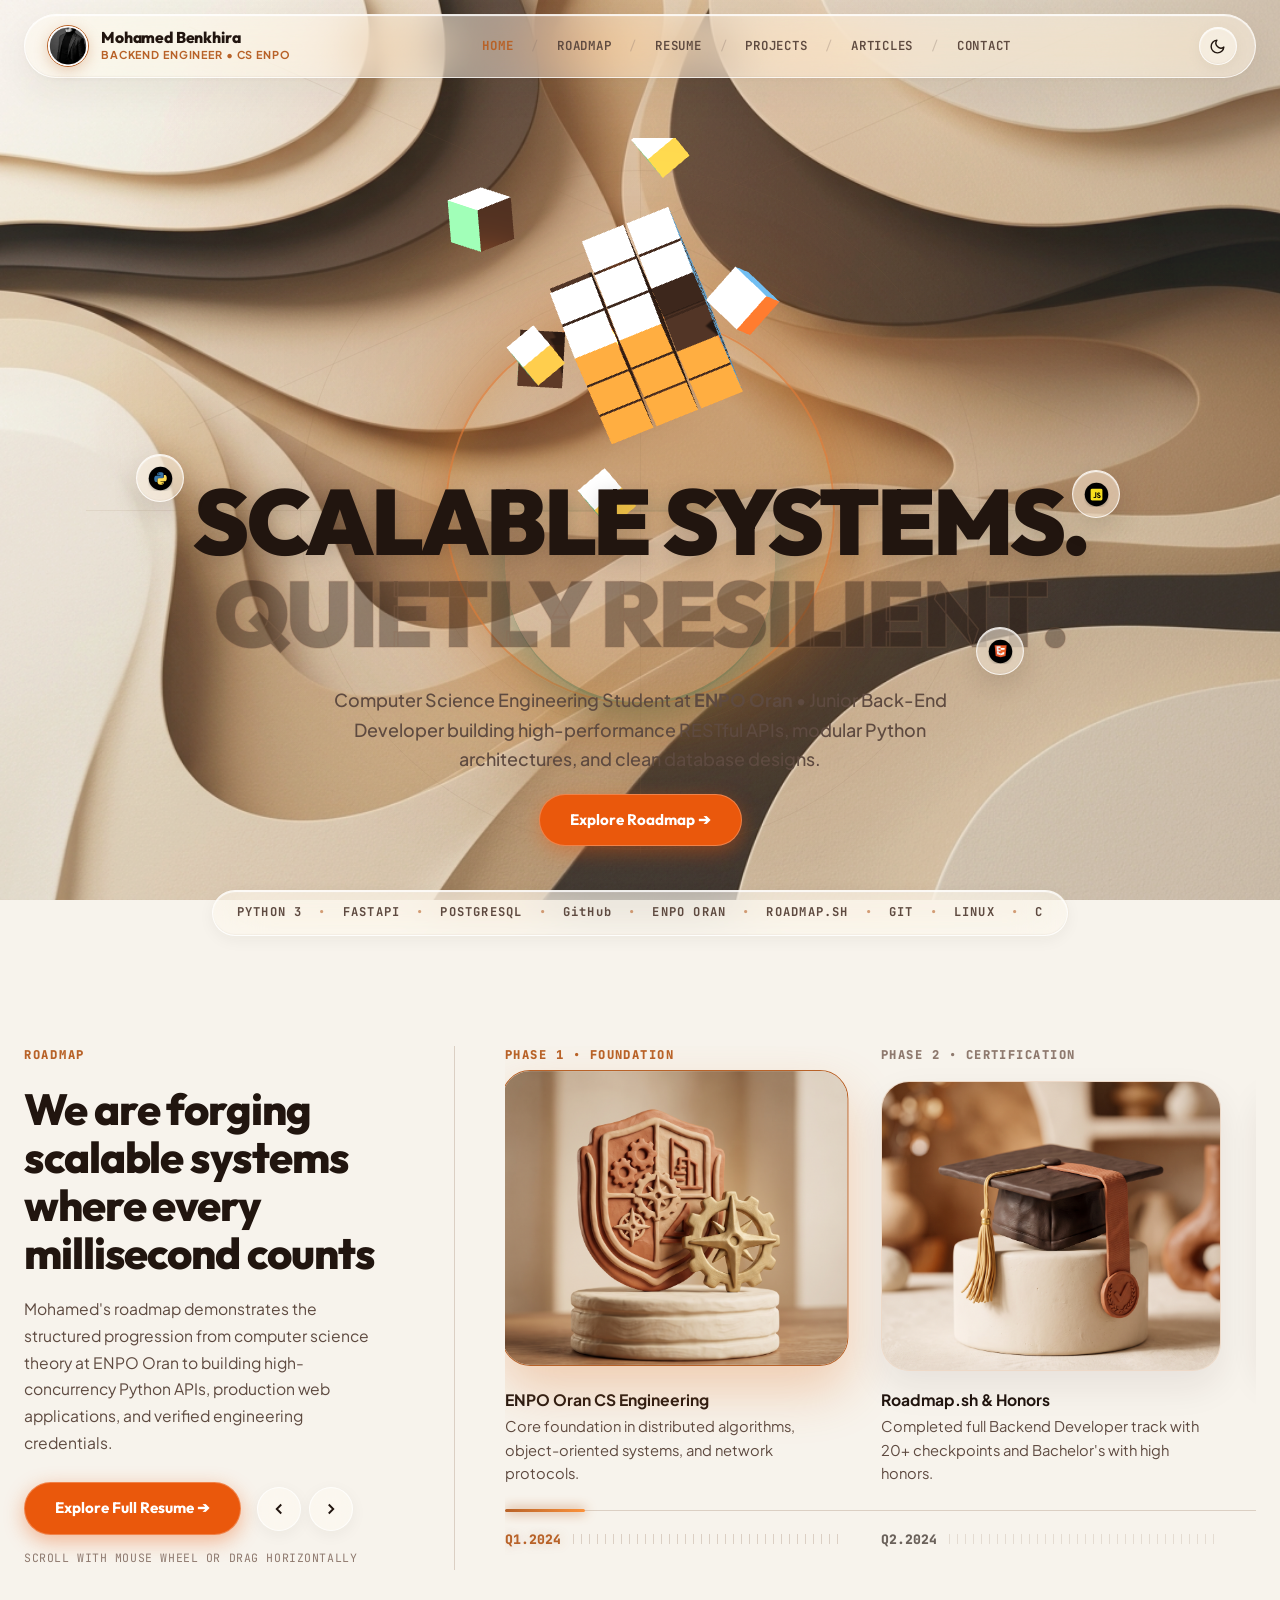
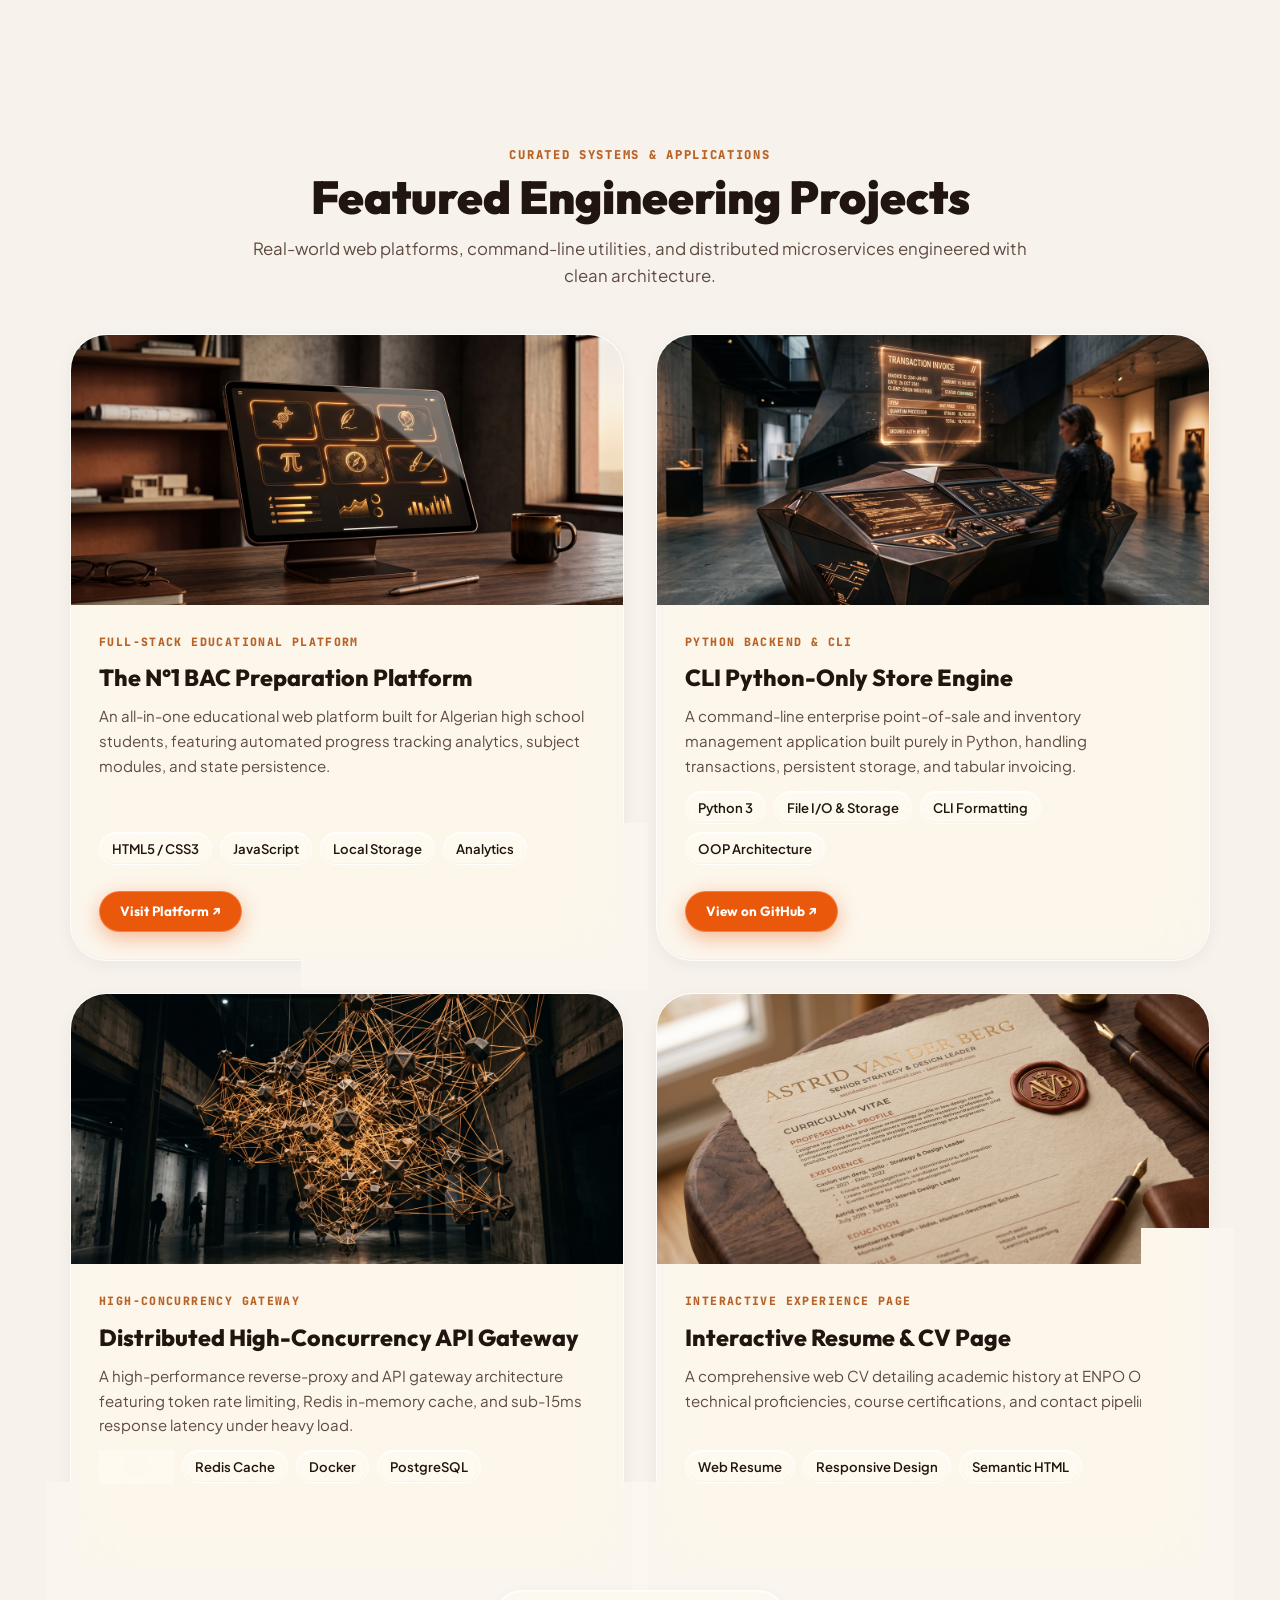
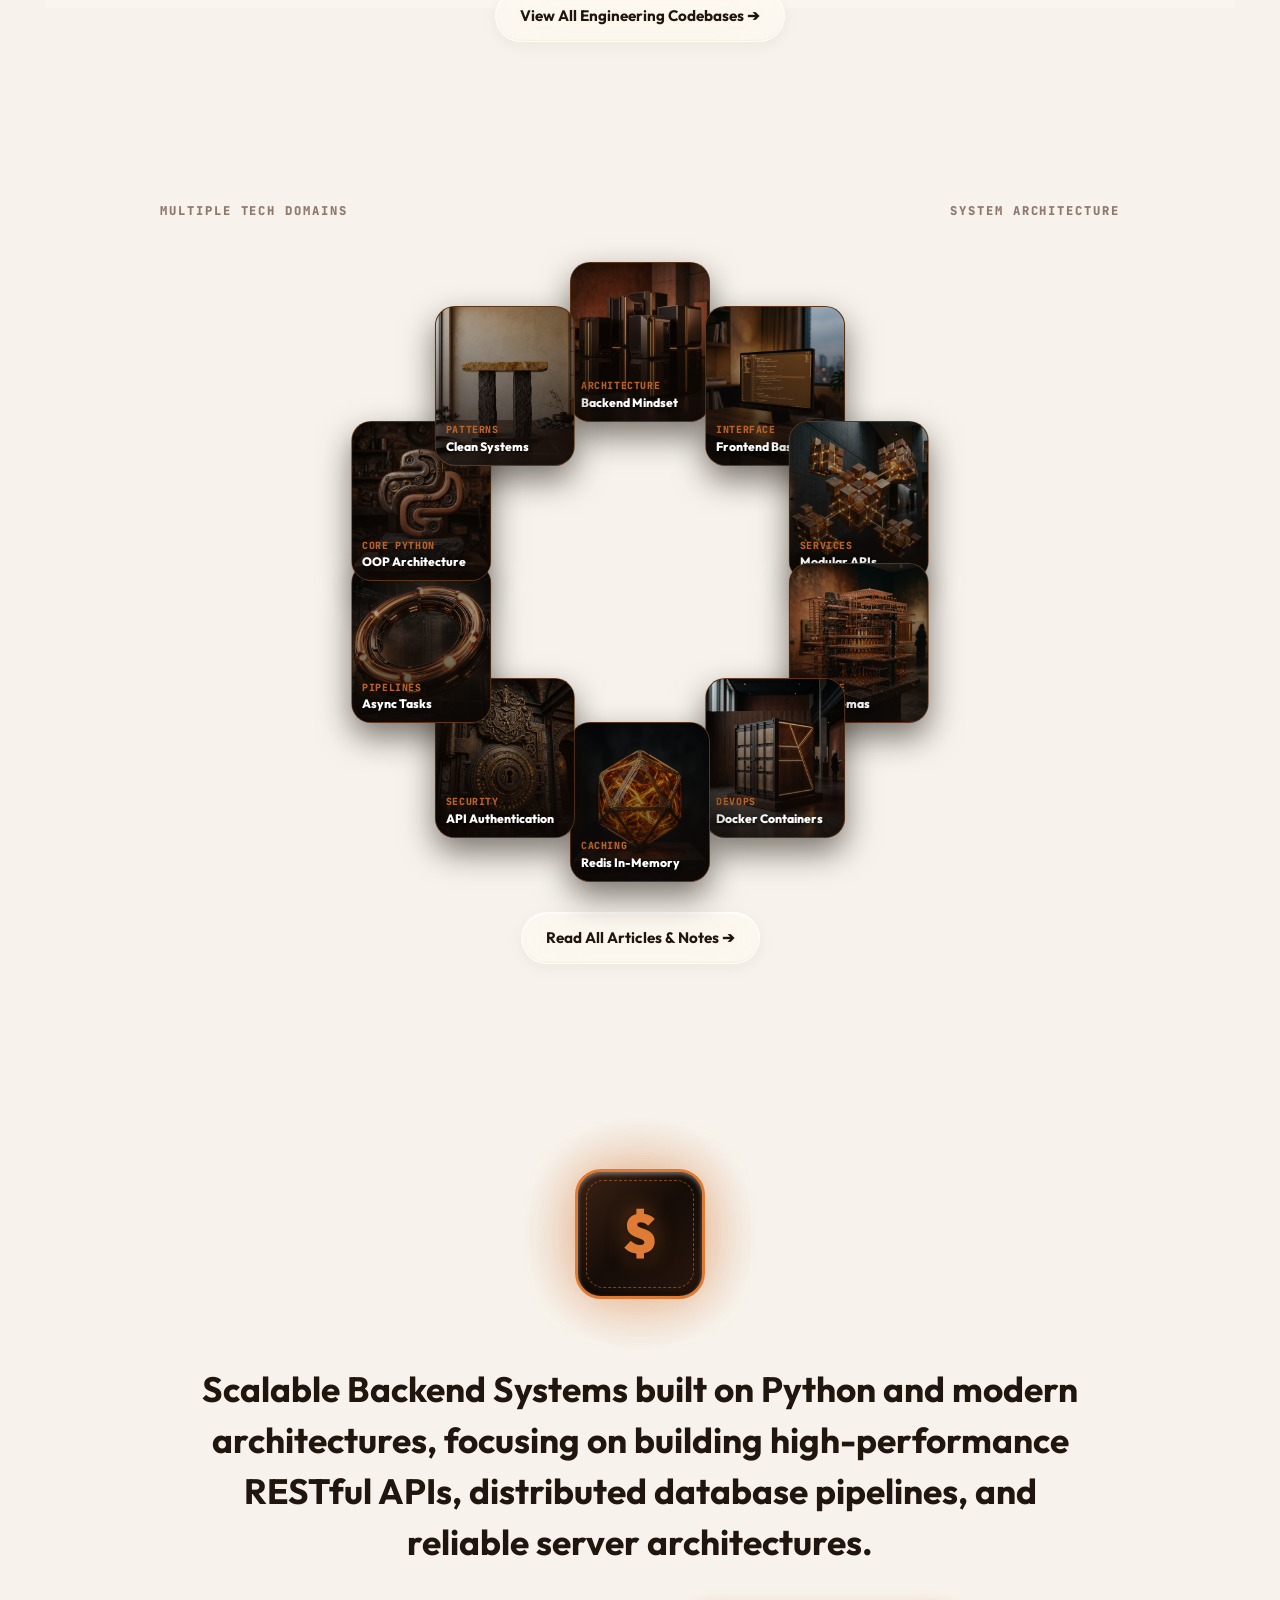
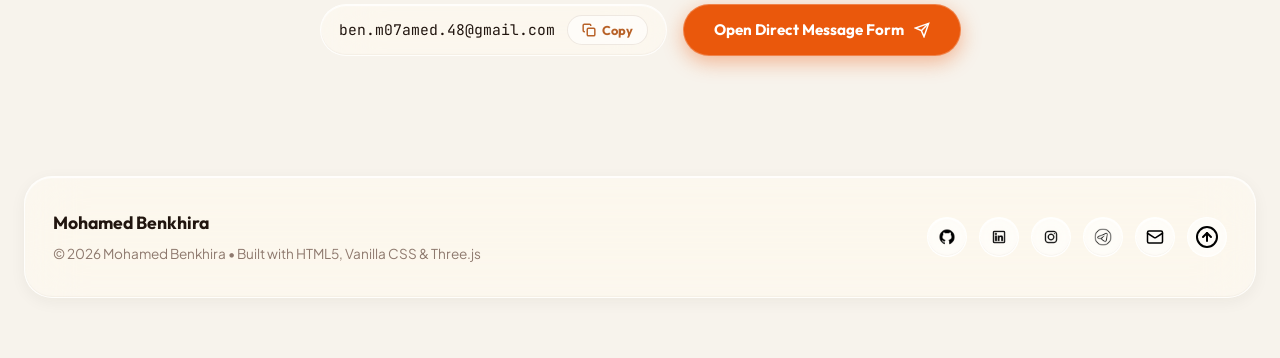
==== commit b1100ce8: "fixing the un working form" ====
--- a/index.html
+++ b/index.html
@@ -5,14 +5,15 @@
   <meta charset="UTF-8">
   <meta name="viewport" content="width=device-width, initial-scale=1.0">
   <title>Mohamed Benkhira | Scalable Backend Systems & CS Engineering</title>
-  <meta name="description" content="Portfolio of Mohamed Benkhira - Junior Backend Developer & CS Engineering Student at ENPO Oran. Specialized in Python, scalable web architectures, and RESTful APIs.">
+  <meta name="description"
+    content="Portfolio of Mohamed Benkhira - Junior Backend Developer & CS Engineering Student at ENPO Oran. Specialized in Python, scalable web architectures, and RESTful APIs.">
   <meta property="og:title" content="Mohamed Benkhira - Scalable Backend Systems">
   <meta property="og:description" content="Junior Backend Developer & Software Engineering Portfolio">
   <meta property="og:image" content="res/portfolio.jpg">
-  
+
   <link rel="icon" href="res/ico.svg" type="image/svg+xml">
   <link rel="stylesheet" href="style.css">
-  
+
   <!-- Local Three.js 3D Engine -->
   <script src="res/three.min.js"></script>
 </head>
@@ -98,10 +99,12 @@
 
     <div class="dock-item">
       <button type="button" class="dock-link-btn theme-toggle-trigger" aria-label="Toggle Theme">
-        <svg class="moon-icon" viewBox="0 0 24 24" fill="none" stroke-width="2" stroke-linecap="round" stroke-linejoin="round">
+        <svg class="moon-icon" viewBox="0 0 24 24" fill="none" stroke-width="2" stroke-linecap="round"
+          stroke-linejoin="round">
           <path d="M21 12.79A9 9 0 1 1 11.21 3 7 7 0 0 0 21 12.79z"></path>
         </svg>
-        <svg class="sun-icon" viewBox="0 0 24 24" fill="none" stroke-width="2" stroke-linecap="round" stroke-linejoin="round">
+        <svg class="sun-icon" viewBox="0 0 24 24" fill="none" stroke-width="2" stroke-linecap="round"
+          stroke-linejoin="round">
           <circle cx="12" cy="12" r="5"></circle>
           <line x1="12" y1="1" x2="12" y2="3"></line>
           <line x1="12" y1="21" x2="12" y2="23"></line>
@@ -145,11 +148,14 @@
       </nav>
 
       <div class="header-actions">
-        <button type="button" class="theme-toggle-btn theme-toggle-trigger" id="theme-toggle-btn" aria-label="Toggle Theme (Light / Dark Mode)">
-          <svg class="moon-icon" viewBox="0 0 24 24" fill="none" stroke-width="2" stroke-linecap="round" stroke-linejoin="round">
+        <button type="button" class="theme-toggle-btn theme-toggle-trigger" id="theme-toggle-btn"
+          aria-label="Toggle Theme (Light / Dark Mode)">
+          <svg class="moon-icon" viewBox="0 0 24 24" fill="none" stroke-width="2" stroke-linecap="round"
+            stroke-linejoin="round">
             <path d="M21 12.79A9 9 0 1 1 11.21 3 7 7 0 0 0 21 12.79z"></path>
           </svg>
-          <svg class="sun-icon" viewBox="0 0 24 24" fill="none" stroke-width="2" stroke-linecap="round" stroke-linejoin="round">
+          <svg class="sun-icon" viewBox="0 0 24 24" fill="none" stroke-width="2" stroke-linecap="round"
+            stroke-linejoin="round">
             <circle cx="12" cy="12" r="5"></circle>
             <line x1="12" y1="1" x2="12" y2="3"></line>
             <line x1="12" y1="21" x2="12" y2="23"></line>
@@ -210,7 +216,8 @@
         <!-- Narrative Block -->
         <div class="hero-narrative-block">
           <p class="hero-editorial-desc">
-            Computer Science Engineering Student at <strong>ENPO Oran</strong> &bull; Junior Back-End Developer building high-performance RESTful APIs, modular Python architectures, and clean database designs.
+            Computer Science Engineering Student at <strong>ENPO Oran</strong> &bull; Junior Back-End Developer building
+            high-performance RESTful APIs, modular Python architectures, and clean database designs.
           </p>
 
           <div class="hero-cta-group editorial-cta-group">
@@ -228,17 +235,17 @@
           <div class="tech-strip-dot">&bull;</div>
           <div class="tech-strip-item"><span>POSTGRESQL</span></div>
           <div class="tech-strip-dot">&bull;</div>
-          <div class="tech-strip-item"><span>DOCKER</span></div>
+          <div class="tech-strip-item"><span>GitHub</span></div>
           <div class="tech-strip-dot">&bull;</div>
           <div class="tech-strip-item"><span>ENPO ORAN</span></div>
           <div class="tech-strip-dot">&bull;</div>
           <div class="tech-strip-item"><span>ROADMAP.SH</span></div>
           <div class="tech-strip-dot">&bull;</div>
-          <div class="tech-strip-item"><span>REDIS</span></div>
+          <div class="tech-strip-item"><span>GIT</span></div>
           <div class="tech-strip-dot">&bull;</div>
           <div class="tech-strip-item"><span>LINUX</span></div>
           <div class="tech-strip-dot">&bull;</div>
-          <div class="tech-strip-item"><span>THREE.JS</span></div>
+          <div class="tech-strip-item"><span> C </span></div>
         </div>
       </section>
 
@@ -252,7 +259,8 @@
             <div class="journey-badge-tag">ROADMAP</div>
             <h2 class="journey-giant-heading">We are forging scalable systems where every millisecond counts</h2>
             <p class="journey-desc-text">
-              Mohamed's roadmap demonstrates the structured progression from computer science theory at ENPO Oran to building high-concurrency Python APIs, production web applications, and verified engineering credentials.
+              Mohamed's roadmap demonstrates the structured progression from computer science theory at ENPO Oran to
+              building high-concurrency Python APIs, production web applications, and verified engineering credentials.
             </p>
 
             <div class="journey-controls-row">
@@ -260,11 +268,17 @@
                 <span>Explore Full Resume ➔</span>
               </a>
               <div class="journey-arrow-nav">
-                <button type="button" class="journey-nav-btn" id="journey-prev-btn" aria-label="Previous Phase" title="Previous Phase">
-                  <svg width="18" height="18" viewBox="0 0 24 24" fill="none" stroke="currentColor" stroke-width="2.5"><polyline points="15 18 9 12 15 6"></polyline></svg>
+                <button type="button" class="journey-nav-btn" id="journey-prev-btn" aria-label="Previous Phase"
+                  title="Previous Phase">
+                  <svg width="18" height="18" viewBox="0 0 24 24" fill="none" stroke="currentColor" stroke-width="2.5">
+                    <polyline points="15 18 9 12 15 6"></polyline>
+                  </svg>
                 </button>
-                <button type="button" class="journey-nav-btn" id="journey-next-btn" aria-label="Next Phase" title="Next Phase">
-                  <svg width="18" height="18" viewBox="0 0 24 24" fill="none" stroke="currentColor" stroke-width="2.5"><polyline points="9 18 15 12 9 6"></polyline></svg>
+                <button type="button" class="journey-nav-btn" id="journey-next-btn" aria-label="Next Phase"
+                  title="Next Phase">
+                  <svg width="18" height="18" viewBox="0 0 24 24" fill="none" stroke="currentColor" stroke-width="2.5">
+                    <polyline points="9 18 15 12 9 6"></polyline>
+                  </svg>
                 </button>
               </div>
             </div>
@@ -281,7 +295,8 @@
               <div class="journey-phase-card is-active-phase" data-phase-index="0">
                 <div class="phase-header-tag">PHASE 1 &bull; FOUNDATION</div>
                 <div class="phase-visual-card">
-                  <img src="res/phase1-shield.jpg" onerror="this.onerror=null; this.src='res/phase1-shield.svg';" alt="Phase 1: Academic Foundation">
+                  <img src="res/phase1-shield.jpg" onerror="this.onerror=null; this.src='res/phase1-shield.svg';"
+                    alt="Phase 1: Academic Foundation">
                 </div>
                 <div class="phase-caption-text">
                   <strong>ENPO Oran CS Engineering</strong>
@@ -293,7 +308,8 @@
               <div class="journey-phase-card" data-phase-index="1">
                 <div class="phase-header-tag">PHASE 2 &bull; CERTIFICATION</div>
                 <div class="phase-visual-card">
-                  <img src="res/phase2-cert.jpg" onerror="this.onerror=null; this.src='res/phase2-cert.svg';" alt="Phase 2: Verified Track Certifications">
+                  <img src="res/phase2-cert.jpg" onerror="this.onerror=null; this.src='res/phase2-cert.svg';"
+                    alt="Phase 2: Verified Track Certifications">
                 </div>
                 <div class="phase-caption-text">
                   <strong>Roadmap.sh & Honors</strong>
@@ -305,7 +321,9 @@
               <div class="journey-phase-card" data-phase-index="2">
                 <div class="phase-header-tag">PHASE 3 &bull; CODEBASES</div>
                 <div class="phase-visual-card">
-                  <img src="res/phase3-milestones.jpg" onerror="this.onerror=null; this.src='res/phase3-milestones.svg';" alt="Phase 3: Milestones & Repositories">
+                  <img src="res/phase3-milestones.jpg"
+                    onerror="this.onerror=null; this.src='res/phase3-milestones.svg';"
+                    alt="Phase 3: Milestones & Repositories">
                 </div>
                 <div class="phase-caption-text">
                   <strong>+20 Checkpoints & +50 Repos</strong>
@@ -317,7 +335,8 @@
               <div class="journey-phase-card" data-phase-index="3">
                 <div class="phase-header-tag">PHASE 4 &bull; PRODUCTION</div>
                 <div class="phase-visual-card">
-                  <img src="res/phase4-platform.jpg" onerror="this.onerror=null; this.src='res/phase4-platform.svg';" alt="Phase 4: Production Builds">
+                  <img src="res/phase4-platform.jpg" onerror="this.onerror=null; this.src='res/phase4-platform.svg';"
+                    alt="Phase 4: Production Builds">
                 </div>
                 <div class="phase-caption-text">
                   <strong>BAC Platform & Store Engine</strong>
@@ -329,7 +348,8 @@
               <div class="journey-phase-card" data-phase-index="4">
                 <div class="phase-header-tag">PHASE 5 &bull; DISTINCTION</div>
                 <div class="phase-visual-card">
-                  <img src="res/phase5-endorsements.jpg" onerror="this.onerror=null; this.src='res/phase5-endorsements.svg';" alt="Phase 5: Endorsements">
+                  <img src="res/phase5-endorsements.jpg"
+                    onerror="this.onerror=null; this.src='res/phase5-endorsements.svg';" alt="Phase 5: Endorsements">
                 </div>
                 <div class="phase-caption-text">
                   <strong>Academic Recommendations</strong>
@@ -375,7 +395,8 @@
         <div class="contact-hero-header" style="margin-bottom: 44px;">
           <span class="section-tag">Curated Systems & Applications</span>
           <h2 class="section-title" style="font-size: clamp(2.2rem, 3.6vw, 3.2rem);">Featured Engineering Projects</h2>
-          <p class="section-subtitle">Real-world web platforms, command-line utilities, and distributed microservices engineered with clean architecture.</p>
+          <p class="section-subtitle">Real-world web platforms, command-line utilities, and distributed microservices
+            engineered with clean architecture.</p>
         </div>
 
         <!-- Projects Grid -->
@@ -383,13 +404,15 @@
           <!-- Project 1: BAC Platform -->
           <div class="project-card">
             <div class="project-image-wrap">
-              <img src="res/project-bac.jpg" onerror="this.onerror=null; this.src='res/project-bac-3d.svg';" alt="BAC Platform 3D Showcase" loading="lazy">
+              <img src="res/project-bac.jpg" onerror="this.onerror=null; this.src='res/project-bac-3d.svg';"
+                alt="BAC Platform 3D Showcase" loading="lazy">
             </div>
             <div class="project-info">
               <span class="project-badge">Full-Stack Educational Platform</span>
               <h3 class="project-title">The N°1 BAC Preparation Platform</h3>
               <p class="project-desc">
-                An all-in-one educational web platform built for Algerian high school students, featuring automated progress tracking analytics, subject modules, and state persistence.
+                An all-in-one educational web platform built for Algerian high school students, featuring automated
+                progress tracking analytics, subject modules, and state persistence.
               </p>
               <div class="skills-pill-group">
                 <span class="skill-pill">HTML5 / CSS3</span>
@@ -398,7 +421,8 @@
                 <span class="skill-pill">Analytics</span>
               </div>
               <div class="project-footer">
-                <a href="https://benm07amed48-netizen.github.io/bac-site/" target="_blank" class="btn-primary" style="padding: 9px 20px; font-size: 0.84rem;">
+                <a href="https://benm07amed48-netizen.github.io/bac-site/" target="_blank" class="btn-primary"
+                  style="padding: 9px 20px; font-size: 0.84rem;">
                   <span>Visit Platform ↗</span>
                 </a>
               </div>
@@ -408,13 +432,15 @@
           <!-- Project 2: CLI Store -->
           <div class="project-card">
             <div class="project-image-wrap">
-              <img src="res/project-store.jpg" onerror="this.onerror=null; this.src='res/project-store-3d.svg';" alt="CLI Python-Only Store Engine 3D" loading="lazy">
+              <img src="res/project-store.jpg" onerror="this.onerror=null; this.src='res/project-store-3d.svg';"
+                alt="CLI Python-Only Store Engine 3D" loading="lazy">
             </div>
             <div class="project-info">
               <span class="project-badge">Python Backend &amp; CLI</span>
               <h3 class="project-title">CLI Python-Only Store Engine</h3>
               <p class="project-desc">
-                A command-line enterprise point-of-sale and inventory management application built purely in Python, handling transactions, persistent storage, and tabular invoicing.
+                A command-line enterprise point-of-sale and inventory management application built purely in Python,
+                handling transactions, persistent storage, and tabular invoicing.
               </p>
               <div class="skills-pill-group">
                 <span class="skill-pill">Python 3</span>
@@ -423,7 +449,8 @@
                 <span class="skill-pill">OOP Architecture</span>
               </div>
               <div class="project-footer">
-                <a href="https://github.com/benm07amed48-netizen/Store-with-python-only" target="_blank" class="btn-primary" style="padding: 9px 20px; font-size: 0.84rem;">
+                <a href="https://github.com/benm07amed48-netizen/Store-with-python-only" target="_blank"
+                  class="btn-primary" style="padding: 9px 20px; font-size: 0.84rem;">
                   <span>View on GitHub ↗</span>
                 </a>
               </div>
@@ -433,13 +460,15 @@
           <!-- Project 3: Distributed API Gateway -->
           <div class="project-card">
             <div class="project-image-wrap">
-              <img src="res/project-gateway.jpg" onerror="this.onerror=null; this.src='res/project-gateway-3d.svg';" alt="Distributed API Gateway 3D" loading="lazy">
+              <img src="res/project-gateway.jpg" onerror="this.onerror=null; this.src='res/project-gateway-3d.svg';"
+                alt="Distributed API Gateway 3D" loading="lazy">
             </div>
             <div class="project-info">
               <span class="project-badge">High-Concurrency Gateway</span>
               <h3 class="project-title">Distributed High-Concurrency API Gateway</h3>
               <p class="project-desc">
-                A high-performance reverse-proxy and API gateway architecture featuring token rate limiting, Redis in-memory cache, and sub-15ms response latency under heavy load.
+                A high-performance reverse-proxy and API gateway architecture featuring token rate limiting, Redis
+                in-memory cache, and sub-15ms response latency under heavy load.
               </p>
               <div class="skills-pill-group">
                 <span class="skill-pill">FastAPI</span>
@@ -458,13 +487,15 @@
           <!-- Project 4: Interactive CV -->
           <div class="project-card">
             <div class="project-image-wrap">
-              <img src="res/project-cv.jpg" onerror="this.onerror=null; this.src='res/project-cv-3d.svg';" alt="Interactive Resume &amp; CV Page 3D" loading="lazy">
+              <img src="res/project-cv.jpg" onerror="this.onerror=null; this.src='res/project-cv-3d.svg';"
+                alt="Interactive Resume &amp; CV Page 3D" loading="lazy">
             </div>
             <div class="project-info">
               <span class="project-badge">Interactive Experience Page</span>
               <h3 class="project-title">Interactive Resume &amp; CV Page</h3>
               <p class="project-desc">
-                A comprehensive web CV detailing academic history at ENPO Oran, technical proficiencies, course certifications, and contact pipelines.
+                A comprehensive web CV detailing academic history at ENPO Oran, technical proficiencies, course
+                certifications, and contact pipelines.
               </p>
               <div class="skills-pill-group">
                 <span class="skill-pill">Web Resume</span>
@@ -472,7 +503,8 @@
                 <span class="skill-pill">Semantic HTML</span>
               </div>
               <div class="project-footer">
-                <a href="https://benm07amed48-netizen.github.io/CV-page/" target="_blank" class="btn-primary" style="padding: 9px 20px; font-size: 0.84rem;">
+                <a href="https://benm07amed48-netizen.github.io/CV-page/" target="_blank" class="btn-primary"
+                  style="padding: 9px 20px; font-size: 0.84rem;">
                   <span>Visit CV Live ↗</span>
                 </a>
               </div>
@@ -534,7 +566,8 @@
 
             <div class="dial-card-node" style="--i: 3;" data-article-id="1">
               <div class="dial-card-inner">
-                <img src="res/art-db.jpg" onerror="this.onerror=null; this.src='res/art-db.svg';" alt="Database Schemas" class="dial-card-photo">
+                <img src="res/art-db.jpg" onerror="this.onerror=null; this.src='res/art-db.svg';" alt="Database Schemas"
+                  class="dial-card-photo">
                 <div class="dial-card-scrim"></div>
                 <div class="dial-node-meta">
                   <span class="dial-node-tag">STORAGE</span>
@@ -545,7 +578,8 @@
 
             <div class="dial-card-node" style="--i: 4;" data-article-id="2">
               <div class="dial-card-inner">
-                <img src="res/art-docker.jpg" onerror="this.onerror=null; this.src='res/art-docker.svg';" alt="Dockerization" class="dial-card-photo">
+                <img src="res/art-docker.jpg" onerror="this.onerror=null; this.src='res/art-docker.svg';"
+                  alt="Dockerization" class="dial-card-photo">
                 <div class="dial-card-scrim"></div>
                 <div class="dial-node-meta">
                   <span class="dial-node-tag">DEVOPS</span>
@@ -556,7 +590,8 @@
 
             <div class="dial-card-node" style="--i: 5;" data-article-id="3">
               <div class="dial-card-inner">
-                <img src="res/art-redis.jpg" onerror="this.onerror=null; this.src='res/art-redis.svg';" alt="Redis Cache" class="dial-card-photo">
+                <img src="res/art-redis.jpg" onerror="this.onerror=null; this.src='res/art-redis.svg';"
+                  alt="Redis Cache" class="dial-card-photo">
                 <div class="dial-card-scrim"></div>
                 <div class="dial-node-meta">
                   <span class="dial-node-tag">CACHING</span>
@@ -567,7 +602,8 @@
 
             <div class="dial-card-node" style="--i: 6;" data-article-id="1">
               <div class="dial-card-inner">
-                <img src="res/art-security.jpg" onerror="this.onerror=null; this.src='res/art-security.svg';" alt="API Security" class="dial-card-photo">
+                <img src="res/art-security.jpg" onerror="this.onerror=null; this.src='res/art-security.svg';"
+                  alt="API Security" class="dial-card-photo">
                 <div class="dial-card-scrim"></div>
                 <div class="dial-node-meta">
                   <span class="dial-node-tag">SECURITY</span>
@@ -578,7 +614,8 @@
 
             <div class="dial-card-node" style="--i: 7;" data-article-id="2">
               <div class="dial-card-inner">
-                <img src="res/art-queues.jpg" onerror="this.onerror=null; this.src='res/art-queues.svg';" alt="Async Queues" class="dial-card-photo">
+                <img src="res/art-queues.jpg" onerror="this.onerror=null; this.src='res/art-queues.svg';"
+                  alt="Async Queues" class="dial-card-photo">
                 <div class="dial-card-scrim"></div>
                 <div class="dial-node-meta">
                   <span class="dial-node-tag">PIPELINES</span>
@@ -589,7 +626,8 @@
 
             <div class="dial-card-node" style="--i: 8;" data-article-id="3">
               <div class="dial-card-inner">
-                <img src="res/art-python.jpg" onerror="this.onerror=null; this.src='res/art-python.svg';" alt="Python 3 OOP" class="dial-card-photo">
+                <img src="res/art-python.jpg" onerror="this.onerror=null; this.src='res/art-python.svg';"
+                  alt="Python 3 OOP" class="dial-card-photo">
                 <div class="dial-card-scrim"></div>
                 <div class="dial-node-meta">
                   <span class="dial-node-tag">CORE PYTHON</span>
@@ -600,7 +638,8 @@
 
             <div class="dial-card-node" style="--i: 9;" data-article-id="1">
               <div class="dial-card-inner">
-                <img src="res/art-clean.jpg" onerror="this.onerror=null; this.src='res/art-clean.svg';" alt="Clean Systems" class="dial-card-photo">
+                <img src="res/art-clean.jpg" onerror="this.onerror=null; this.src='res/art-clean.svg';"
+                  alt="Clean Systems" class="dial-card-photo">
                 <div class="dial-card-scrim"></div>
                 <div class="dial-node-meta">
                   <span class="dial-node-tag">PATTERNS</span>
@@ -630,21 +669,28 @@
         </div>
 
         <p class="contact-coin-giant-statement">
-          Scalable Backend Systems built on Python and modern architectures, focusing on building high-performance RESTful APIs, distributed database pipelines, and reliable server architectures.
+          Scalable Backend Systems built on Python and modern architectures, focusing on building high-performance
+          RESTful APIs, distributed database pipelines, and reliable server architectures.
         </p>
 
         <div class="contact-coin-action-row">
           <div class="email-copy-box">
-            <span class="email-display-text" id="email-address-text">mohamed.benkhira.dev@gmail.com</span>
+            <span class="email-display-text" id="email-address-text">ben.m07amed.48@gmail.com</span>
             <button type="button" class="copy-btn" id="copy-email-btn" aria-label="Copy Email Address">
-              <svg width="14" height="14" viewBox="0 0 24 24" fill="none" stroke="currentColor" stroke-width="2.5"><rect x="9" y="9" width="13" height="13" rx="2" ry="2"></rect><path d="M5 15H4a2 2 0 0 1-2-2V4a2 2 0 0 1 2-2h9a2 2 0 0 1 2 2v1"></path></svg>
+              <svg width="14" height="14" viewBox="0 0 24 24" fill="none" stroke="currentColor" stroke-width="2.5">
+                <rect x="9" y="9" width="13" height="13" rx="2" ry="2"></rect>
+                <path d="M5 15H4a2 2 0 0 1-2-2V4a2 2 0 0 1 2-2h9a2 2 0 0 1 2 2v1"></path>
+              </svg>
               <span id="copy-btn-label">Copy</span>
             </button>
           </div>
 
           <a href="contact.html" class="btn-primary">
             <span>Open Direct Message Form</span>
-            <svg width="16" height="16" viewBox="0 0 24 24" fill="none" stroke="currentColor" stroke-width="2.2"><line x1="22" y1="2" x2="11" y2="13"></line><polygon points="22 2 15 22 11 13 2 9 22 2"></polygon></svg>
+            <svg width="16" height="16" viewBox="0 0 24 24" fill="none" stroke="currentColor" stroke-width="2.2">
+              <line x1="22" y1="2" x2="11" y2="13"></line>
+              <polygon points="22 2 15 22 11 13 2 9 22 2"></polygon>
+            </svg>
           </a>
         </div>
       </section>
@@ -655,13 +701,18 @@
       <div class="article-modal-card">
         <button type="button" class="modal-close-btn" id="modal-close-btn" aria-label="Close modal">&times;</button>
         <span class="article-badge-chip" id="modal-article-tag">Backend Mindset</span>
-        <h2 id="modal-article-title" style="font-size: 1.6rem;">Why I Chose Backend Development: The Myth of Artistic Talent</h2>
+        <h2 id="modal-article-title" style="font-size: 1.6rem;">Why I Chose Backend Development: The Myth of Artistic
+          Talent</h2>
         <div id="modal-article-body" style="font-size: 1rem; color: var(--text-muted); line-height: 1.8;">
           <p>
-            When I started programming, I worried about lacking an artistic eye for visual aesthetics or color combinations. I soon realized building software doesn't require being a visual artist; companies rely on dedicated UI/UX designers for visual interfaces, while a backend developer builds the internal engine, scalable endpoints, and reliable data pipelines.
+            When I started programming, I worried about lacking an artistic eye for visual aesthetics or color
+            combinations. I soon realized building software doesn't require being a visual artist; companies rely on
+            dedicated UI/UX designers for visual interfaces, while a backend developer builds the internal engine,
+            scalable endpoints, and reliable data pipelines.
           </p>
           <p style="margin-top: 14px;">
-            Focusing purely on logic, structured algorithms, database normalization, and system reliability was the best decision for my engineering foundation.
+            Focusing purely on logic, structured algorithms, database normalization, and system reliability was the best
+            decision for my engineering foundation.
           </p>
         </div>
         <div style="margin-top: 10px;">
@@ -679,17 +730,20 @@
 
       <ul class="footer-social-list" aria-label="Social and Contact Links">
         <li>
-          <a href="https://github.com/benm07amed48-netizen" target="_blank" class="footer-social-btn" title="GitHub Profile">
+          <a href="https://github.com/benm07amed48-netizen" target="_blank" class="footer-social-btn"
+            title="GitHub Profile">
             <img src="res/icons8-github-96.png" alt="GitHub">
           </a>
         </li>
         <li>
-          <a href="https://www.linkedin.com/in/mohamed-benkhira-571951284" target="_blank" class="footer-social-btn" title="LinkedIn Profile">
+          <a href="https://www.linkedin.com/in/mohamed-benkhira-571951284" target="_blank" class="footer-social-btn"
+            title="LinkedIn Profile">
             <img src="res/icons8-linkedin-96.png" alt="LinkedIn">
           </a>
         </li>
         <li>
-          <a href="https://instagram.com/m.hamed.ben.20840/" target="_blank" class="footer-social-btn" title="Instagram Profile">
+          <a href="https://instagram.com/m.hamed.ben.20840/" target="_blank" class="footer-social-btn"
+            title="Instagram Profile">
             <img src="res/icons8-instagram-logo-96.png" alt="Instagram">
           </a>
         </li>
--- a/style.css
+++ b/style.css
@@ -1729,6 +1729,51 @@
   gap: 24px;
 }
 
+.contact-social-grid {
+  display: grid;
+  grid-template-columns: repeat(2, minmax(0, 1fr));
+  gap: 12px;
+}
+
+.contact-social-card {
+  display: flex;
+  align-items: center;
+  justify-content: center;
+  gap: 12px;
+  min-height: 84px;
+  padding: 14px 16px;
+  border-radius: var(--radius-md);
+  background: var(--bg-surface-elevated);
+  border: 1px solid var(--border-subtle);
+  box-shadow: var(--glass-specular);
+  color: var(--text-main);
+  text-decoration: none;
+  transition: transform var(--transition-fast), border-color var(--transition-fast), box-shadow var(--transition-fast), background var(--transition-fast);
+}
+
+.contact-social-card:hover {
+  transform: translateY(-2px);
+  border-color: var(--accent-primary);
+  box-shadow: 0 10px 24px var(--accent-primary-glow), var(--glass-specular);
+  background: var(--bg-card-hover);
+}
+
+.contact-social-card img {
+  width: 30px;
+  height: 30px;
+  object-fit: contain;
+  flex-shrink: 0;
+}
+
+.social-name {
+  font-size: 0.68rem;
+  font-weight: 800;
+  letter-spacing: 0.12em;
+  text-transform: uppercase;
+  color: var(--text-main);
+  line-height: 1.2;
+}
+
 .contact-highlight-card {
   padding: 28px;
   background: var(--bg-card);
@@ -1963,6 +2008,7 @@
   .dial-wheel-orbit { width: 300px; height: 300px; }
   .dial-card-node { width: 85px; height: 95px; }
   .dial-node-icon { font-size: 1.6rem; }
+  .contact-social-grid { grid-template-columns: 1fr; }
   .resume-profile-header { flex-direction: column; text-align: center; }
   .resume-action-buttons { width: 100%; }
   .site-footer { flex-direction: column; text-align: center; }
